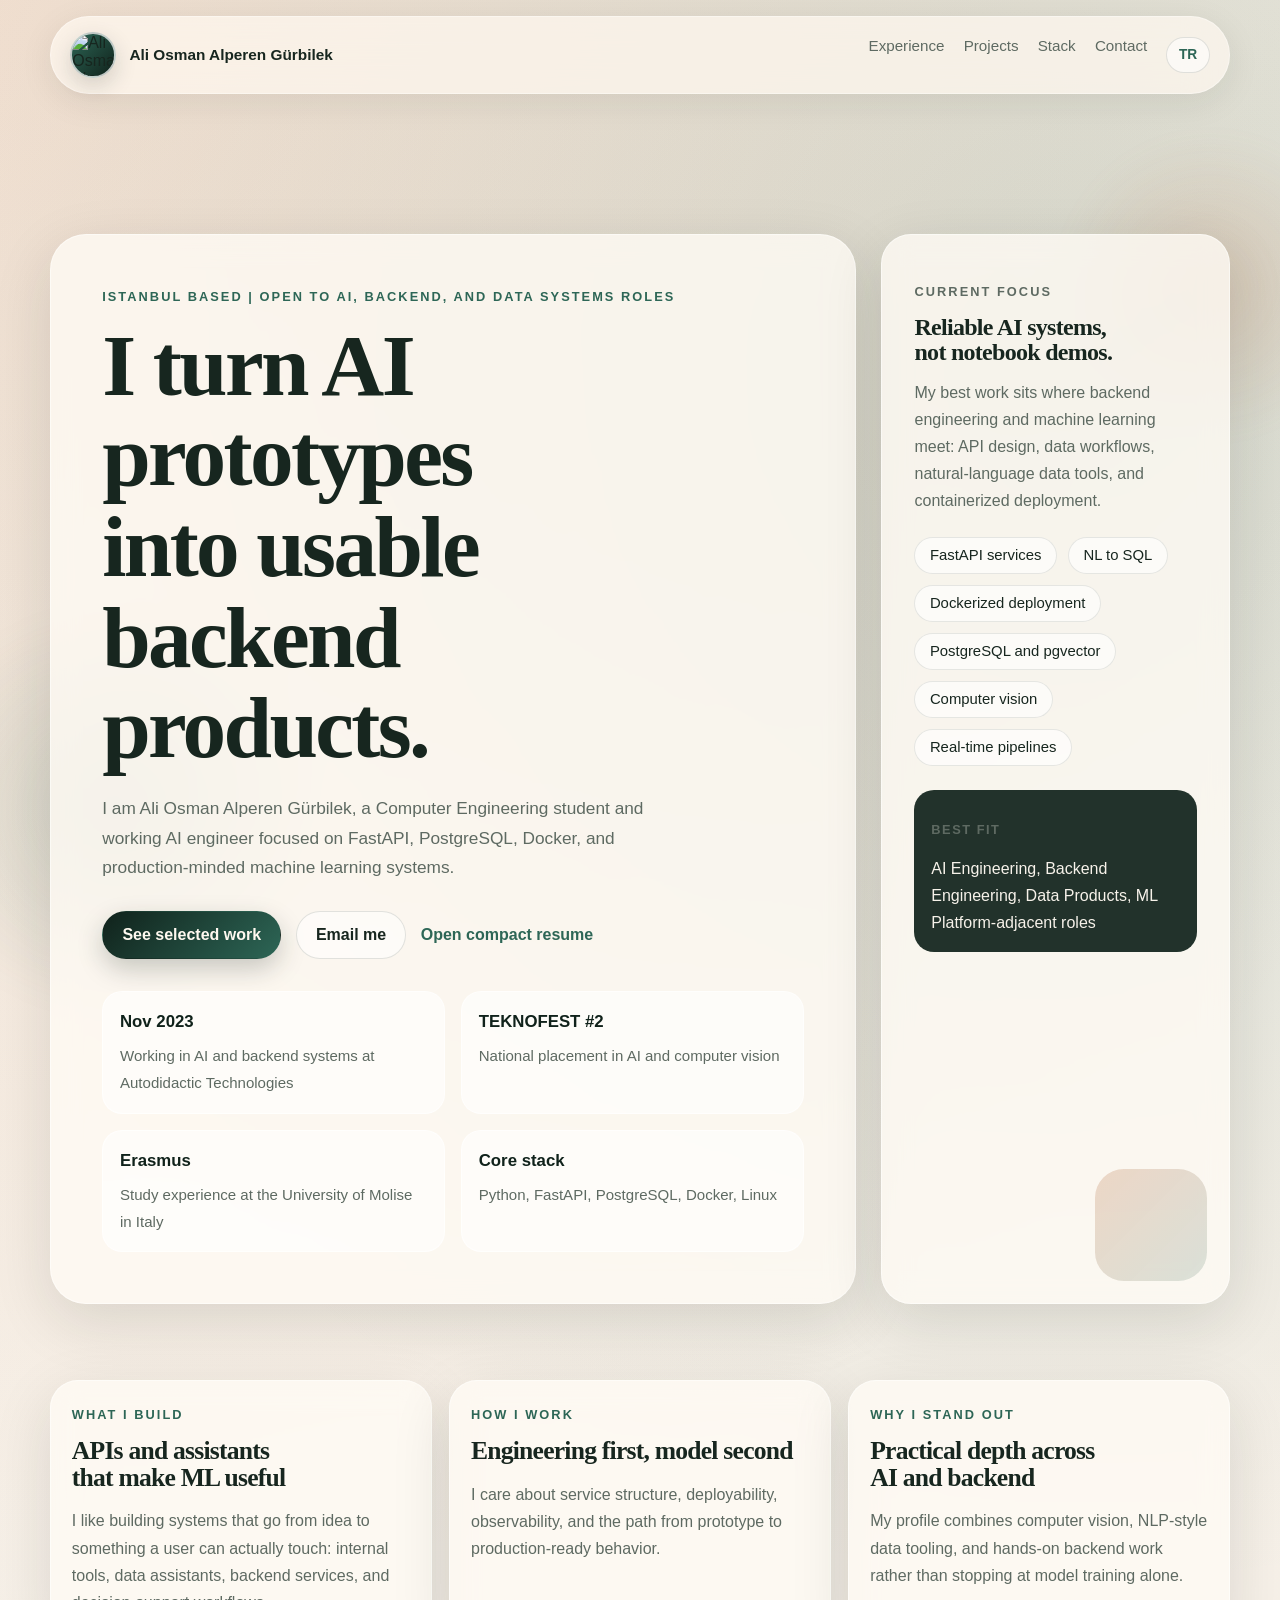
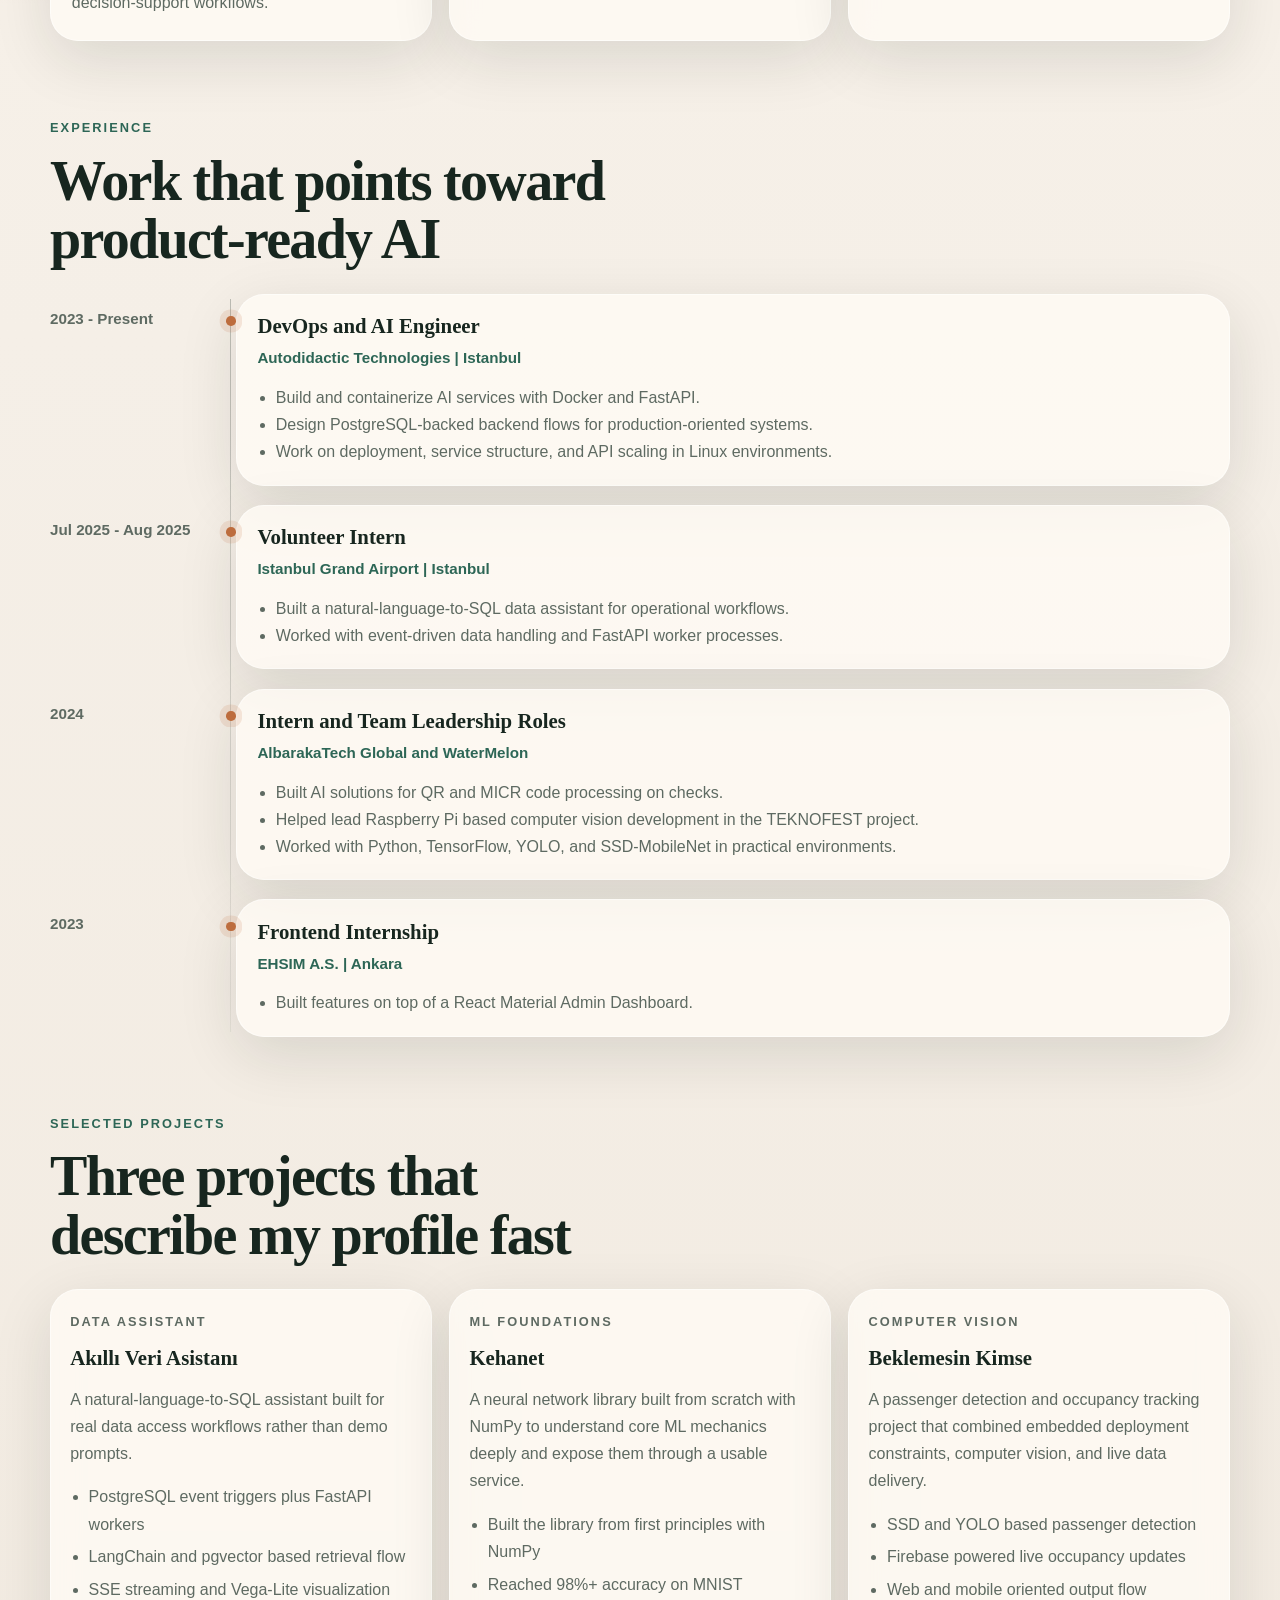
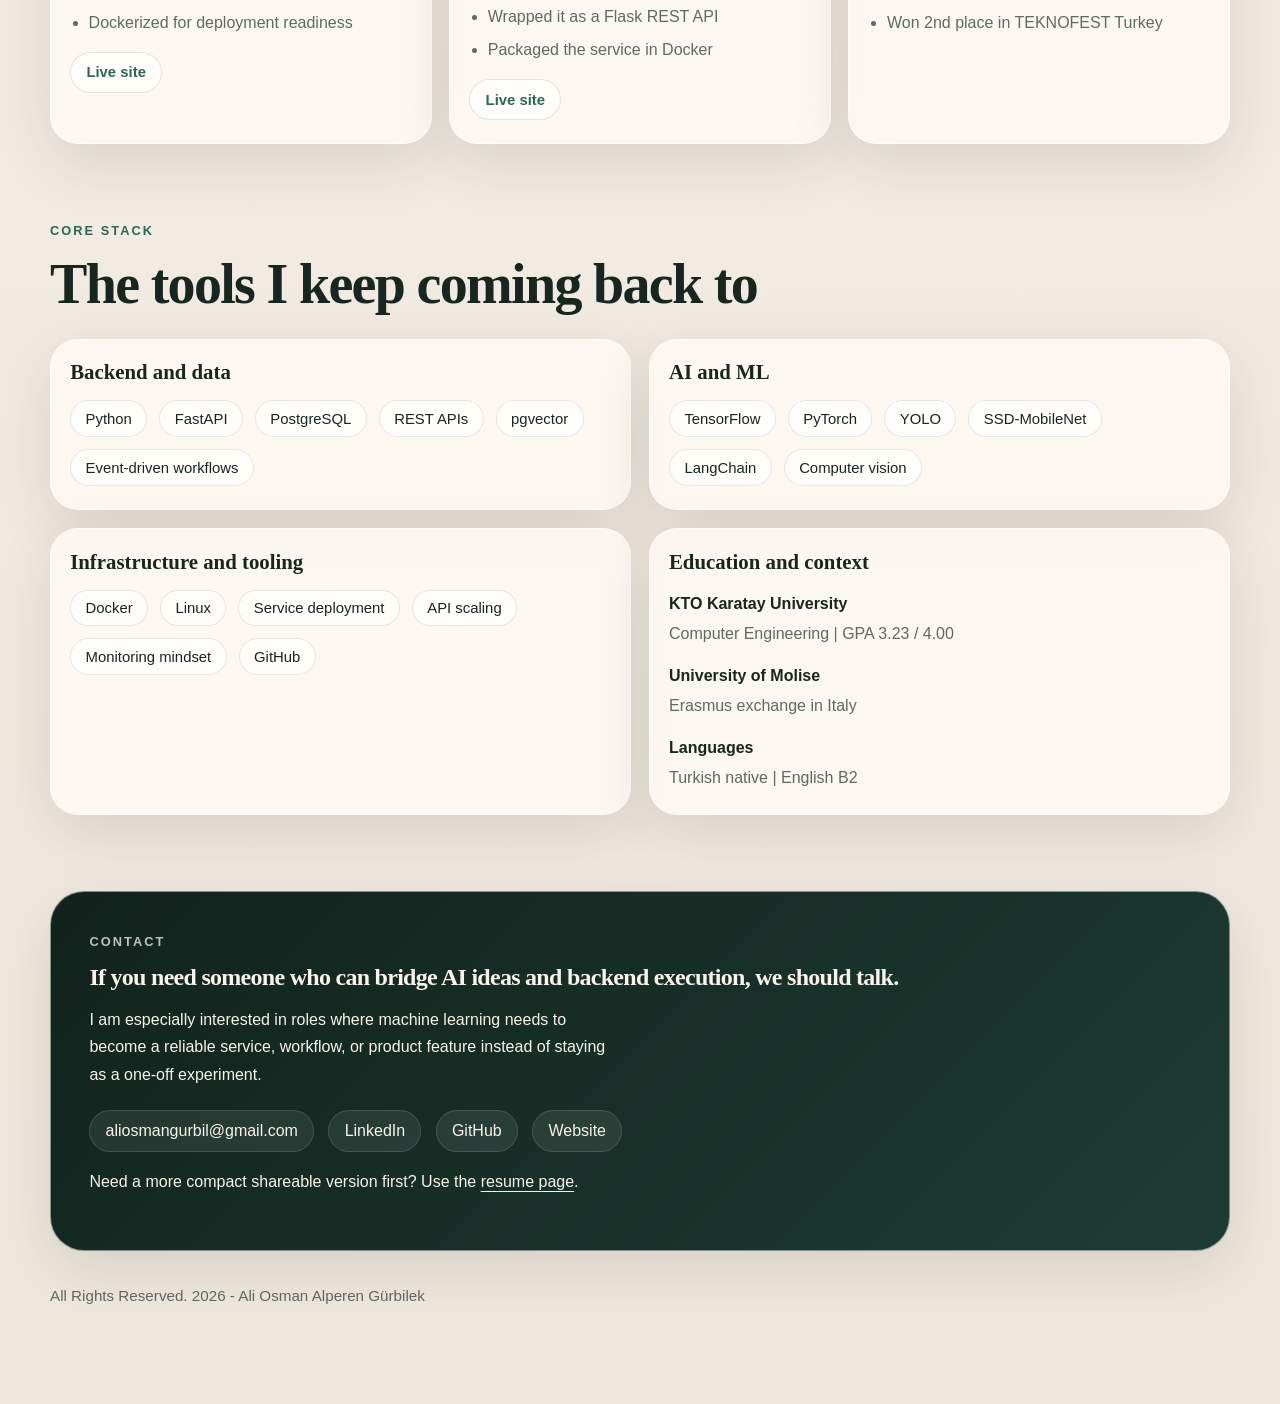
==== index.html @ a0838e79 "Add aliosman_suit.png, update Dockerfile, and enhance HTML content with new links and styles" ====
<!doctype html>
<html lang="en">
  <head>
    <meta charset="utf-8">
    <meta name="viewport" content="width=device-width, initial-scale=1">
    <title>Ali Osman Alperen G&uuml;rbilek | AI Engineer</title>
    <meta
      name="description"
      content="AI engineer building production-oriented backend systems, data assistants, and practical machine learning products."
    >
    <meta
      name="keywords"
      content="Ali Osman Alperen Gurbilek, AI engineer, backend, FastAPI, Docker, PostgreSQL, machine learning"
    >
    <meta name="theme-color" content="#10221b">
    <meta property="og:title" content="Ali Osman Alperen G&uuml;rbilek | AI Engineer">
    <meta
      property="og:description"
      content="Production-oriented AI applications, backend systems, and data products."
    >
    <meta property="og:type" content="website">
    <meta property="og:url" content="https://aliosmangurbilek.online/">
    <link rel="alternate" hreflang="tr" href="index-tr.html">
    <link rel="stylesheet" href="styles.css">
  </head>
  <body>
    <div class="page-shell">
      <header class="site-header">
        <a class="brand" href="#top" aria-label="Homepage">
          <img
            class="brand-mark"
            src="aliosman_suit.png"
            alt="Ali Osman Alperen G&uuml;rbilek portrait"
            width="46"
            height="46"
          >
          <span class="brand-text">Ali Osman Alperen G&uuml;rbilek</span>
        </a>
        <nav class="site-nav" aria-label="Primary">
          <a href="#experience">Experience</a>
          <a href="#projects">Projects</a>
          <a href="#stack">Stack</a>
          <a href="#contact">Contact</a>
          <a class="lang-pill" href="index-tr.html" lang="tr">TR</a>
        </nav>
      </header>

      <main id="top">
        <section class="hero section">
          <div class="hero-copy reveal" style="--delay: 0.05s;">
            <p class="eyebrow">Istanbul based | Open to AI, backend, and data systems roles</p>
            <h1>I turn AI prototypes into usable backend products.</h1>
            <p class="hero-text">
              I am Ali Osman Alperen G&uuml;rbilek, a Computer Engineering student and working AI engineer focused on
              FastAPI, PostgreSQL, Docker, and production-minded machine learning systems.
            </p>
            <div class="hero-actions">
              <a class="button button-primary" href="#projects">See selected work</a>
              <a class="button button-secondary" href="mailto:aliosmangurbil@gmail.com?subject=Role%20Opportunity">
                Email me
              </a>
              <a class="text-link" href="resume.html">Open compact resume</a>
            </div>
            <ul class="hero-metrics" aria-label="Key highlights">
              <li>
                <strong>Nov 2023</strong>
                <span>Working in AI and backend systems at Autodidactic Technologies</span>
              </li>
              <li>
                <strong>TEKNOFEST #2</strong>
                <span>National placement in AI and computer vision</span>
              </li>
              <li>
                <strong>Erasmus</strong>
                <span>Study experience at the University of Molise in Italy</span>
              </li>
              <li>
                <strong>Core stack</strong>
                <span>Python, FastAPI, PostgreSQL, Docker, Linux</span>
              </li>
            </ul>
          </div>

          <aside class="focus-panel reveal" style="--delay: 0.18s;">
            <p class="panel-label">Current focus</p>
            <h2>Reliable AI systems, not notebook demos.</h2>
            <p>
              My best work sits where backend engineering and machine learning meet: API design, data workflows,
              natural-language data tools, and containerized deployment.
            </p>
            <div class="chip-cloud" aria-label="Specialties">
              <span>FastAPI services</span>
              <span>NL to SQL</span>
              <span>Dockerized deployment</span>
              <span>PostgreSQL and pgvector</span>
              <span>Computer vision</span>
              <span>Real-time pipelines</span>
            </div>
            <div class="spotlight">
              <p class="spotlight-title">Best fit</p>
              <p>AI Engineering, Backend Engineering, Data Products, ML Platform-adjacent roles</p>
            </div>
          </aside>
        </section>

        <section class="section summary-grid" aria-label="Professional snapshot">
          <article class="summary-card reveal" style="--delay: 0.10s;">
            <p class="summary-kicker">What I build</p>
            <h2>APIs and assistants that make ML useful</h2>
            <p>
              I like building systems that go from idea to something a user can actually touch: internal tools,
              data assistants, backend services, and decision-support workflows.
            </p>
          </article>
          <article class="summary-card reveal" style="--delay: 0.16s;">
            <p class="summary-kicker">How I work</p>
            <h2>Engineering first, model second</h2>
            <p>
              I care about service structure, deployability, observability, and the path from prototype to
              production-ready behavior.
            </p>
          </article>
          <article class="summary-card reveal" style="--delay: 0.22s;">
            <p class="summary-kicker">Why I stand out</p>
            <h2>Practical depth across AI and backend</h2>
            <p>
              My profile combines computer vision, NLP-style data tooling, and hands-on backend work rather than
              stopping at model training alone.
            </p>
          </article>
        </section>

        <section class="section" id="experience">
          <div class="section-heading reveal" style="--delay: 0.05s;">
            <p class="eyebrow">Experience</p>
            <h2>Work that points toward product-ready AI</h2>
          </div>

          <div class="timeline">
            <article class="timeline-item reveal" style="--delay: 0.08s;">
              <div class="timeline-date">2023 - Present</div>
              <div class="timeline-card">
                <h3>DevOps and AI Engineer</h3>
                <p class="timeline-meta">Autodidactic Technologies | Istanbul</p>
                <ul>
                  <li>Build and containerize AI services with Docker and FastAPI.</li>
                  <li>Design PostgreSQL-backed backend flows for production-oriented systems.</li>
                  <li>Work on deployment, service structure, and API scaling in Linux environments.</li>
                </ul>
              </div>
            </article>

            <article class="timeline-item reveal" style="--delay: 0.12s;">
              <div class="timeline-date">Jul 2025 - Aug 2025</div>
              <div class="timeline-card">
                <h3>Volunteer Intern</h3>
                <p class="timeline-meta">Istanbul Grand Airport | Istanbul</p>
                <ul>
                  <li>Built a natural-language-to-SQL data assistant for operational workflows.</li>
                  <li>Worked with event-driven data handling and FastAPI worker processes.</li>
                </ul>
              </div>
            </article>

            <article class="timeline-item reveal" style="--delay: 0.16s;">
              <div class="timeline-date">2024</div>
              <div class="timeline-card">
                <h3>Intern and Team Leadership Roles</h3>
                <p class="timeline-meta">AlbarakaTech Global and WaterMelon</p>
                <ul>
                  <li>Built AI solutions for QR and MICR code processing on checks.</li>
                  <li>Helped lead Raspberry Pi based computer vision development in the TEKNOFEST project.</li>
                  <li>Worked with Python, TensorFlow, YOLO, and SSD-MobileNet in practical environments.</li>
                </ul>
              </div>
            </article>

            <article class="timeline-item reveal" style="--delay: 0.20s;">
              <div class="timeline-date">2023</div>
              <div class="timeline-card">
                <h3>Frontend Internship</h3>
                <p class="timeline-meta">EHSIM A.S. | Ankara</p>
                <ul>
                  <li>Built features on top of a React Material Admin Dashboard.</li>
                </ul>
              </div>
            </article>
          </div>
        </section>

        <section class="section" id="projects">
          <div class="section-heading reveal" style="--delay: 0.05s;">
            <p class="eyebrow">Selected projects</p>
            <h2>Three projects that describe my profile fast</h2>
          </div>

          <div class="project-grid">
            <article class="project-card feature-card reveal" style="--delay: 0.08s;">
              <p class="project-tag">Data assistant</p>
              <h3>Ak&#305;ll&#305; Veri Asistan&#305;</h3>
              <p>
                A natural-language-to-SQL assistant built for real data access workflows rather than demo prompts.
              </p>
              <ul class="project-points">
                <li>PostgreSQL event triggers plus FastAPI workers</li>
                <li>LangChain and pgvector based retrieval flow</li>
                <li>SSE streaming and Vega-Lite visualization</li>
                <li>Dockerized for deployment readiness</li>
              </ul>
              <div class="project-links">
                <a class="project-link" href="https://agent.aliosmangurbilek.online" target="_blank" rel="noreferrer">
                  Live site
                </a>
              </div>
            </article>

            <article class="project-card feature-card reveal" style="--delay: 0.14s;">
              <p class="project-tag">ML foundations</p>
              <h3>Kehanet</h3>
              <p>
                A neural network library built from scratch with NumPy to understand core ML mechanics deeply and
                expose them through a usable service.
              </p>
              <ul class="project-points">
                <li>Built the library from first principles with NumPy</li>
                <li>Reached 98%+ accuracy on MNIST</li>
                <li>Wrapped it as a Flask REST API</li>
                <li>Packaged the service in Docker</li>
              </ul>
              <div class="project-links">
                <a class="project-link" href="https://avatar.aliosmangurbilek.online" target="_blank" rel="noreferrer">
                  Live site
                </a>
              </div>
            </article>

            <article class="project-card feature-card reveal" style="--delay: 0.20s;">
              <p class="project-tag">Computer vision</p>
              <h3>Beklemesin Kimse</h3>
              <p>
                A passenger detection and occupancy tracking project that combined embedded deployment constraints,
                computer vision, and live data delivery.
              </p>
              <ul class="project-points">
                <li>SSD and YOLO based passenger detection</li>
                <li>Firebase powered live occupancy updates</li>
                <li>Web and mobile oriented output flow</li>
                <li>Won 2nd place in TEKNOFEST Turkey</li>
              </ul>
            </article>
          </div>
        </section>

        <section class="section stack-section" id="stack">
          <div class="section-heading reveal" style="--delay: 0.05s;">
            <p class="eyebrow">Core stack</p>
            <h2>The tools I keep coming back to</h2>
          </div>

          <div class="stack-layout">
            <article class="stack-card reveal" style="--delay: 0.08s;">
              <h3>Backend and data</h3>
              <div class="token-list">
                <span>Python</span>
                <span>FastAPI</span>
                <span>PostgreSQL</span>
                <span>REST APIs</span>
                <span>pgvector</span>
                <span>Event-driven workflows</span>
              </div>
            </article>

            <article class="stack-card reveal" style="--delay: 0.12s;">
              <h3>AI and ML</h3>
              <div class="token-list">
                <span>TensorFlow</span>
                <span>PyTorch</span>
                <span>YOLO</span>
                <span>SSD-MobileNet</span>
                <span>LangChain</span>
                <span>Computer vision</span>
              </div>
            </article>

            <article class="stack-card reveal" style="--delay: 0.16s;">
              <h3>Infrastructure and tooling</h3>
              <div class="token-list">
                <span>Docker</span>
                <span>Linux</span>
                <span>Service deployment</span>
                <span>API scaling</span>
                <span>Monitoring mindset</span>
                <span>GitHub</span>
              </div>
            </article>

            <article class="stack-card reveal" style="--delay: 0.20s;">
              <h3>Education and context</h3>
              <div class="education-list">
                <p><strong>KTO Karatay University</strong><span>Computer Engineering | GPA 3.23 / 4.00</span></p>
                <p><strong>University of Molise</strong><span>Erasmus exchange in Italy</span></p>
                <p><strong>Languages</strong><span>Turkish native | English B2</span></p>
              </div>
            </article>
          </div>
        </section>

        <section class="section contact-section" id="contact">
          <div class="contact-card reveal" style="--delay: 0.05s;">
            <p class="eyebrow">Contact</p>
            <h2>If you need someone who can bridge AI ideas and backend execution, we should talk.</h2>
            <p class="contact-copy">
              I am especially interested in roles where machine learning needs to become a reliable service, workflow,
              or product feature instead of staying as a one-off experiment.
            </p>
            <div class="contact-links">
              <a href="mailto:aliosmangurbil@gmail.com">aliosmangurbil@gmail.com</a>
              <a href="https://www.linkedin.com/in/ali-osman-alperen" target="_blank" rel="noreferrer">LinkedIn</a>
              <a href="https://github.com/aliosmangurbilek" target="_blank" rel="noreferrer">GitHub</a>
              <a href="https://aliosmangurbilek.online" target="_blank" rel="noreferrer">Website</a>
            </div>
            <p class="contact-note">
              Need a more compact shareable version first? Use the <a href="resume.html">resume page</a>.
            </p>
          </div>
        </section>
      </main>

      <footer class="site-footer">
        <p> All Rights Reserved. 2026 - Ali Osman Alperen Gürbilek</p>
      </footer>
    </div>
  </body>
</html>
---- styles.css ----
:root {
  --bg: #f7f1e8;
  --bg-deep: #10221b;
  --surface: rgba(255, 251, 245, 0.78);
  --surface-strong: #fffaf4;
  --surface-dark: rgba(16, 34, 27, 0.92);
  --text: #17261f;
  --muted: #5e6a62;
  --line: rgba(23, 38, 31, 0.12);
  --accent: #bd6c3d;
  --accent-soft: rgba(189, 108, 61, 0.12);
  --accent-alt: #2d6656;
  --shadow: 0 18px 60px rgba(21, 30, 25, 0.12);
  --radius-xl: 28px;
  --radius-lg: 20px;
  --radius-md: 14px;
  --max-width: 1180px;
  --body-font: "Trebuchet MS", "Gill Sans", "Avenir Next", sans-serif;
  --display-font: "Iowan Old Style", "Palatino Linotype", "Book Antiqua", Georgia, serif;
}

* {
  box-sizing: border-box;
}

html {
  scroll-behavior: smooth;
}

body {
  margin: 0;
  min-height: 100vh;
  font-family: var(--body-font);
  color: var(--text);
  background:
    radial-gradient(circle at top left, rgba(189, 108, 61, 0.16), transparent 34%),
    radial-gradient(circle at 85% 8%, rgba(45, 102, 86, 0.18), transparent 28%),
    linear-gradient(180deg, #fbf5ec 0%, #f5efe7 42%, #efe7dc 100%);
}

body::before,
body::after {
  content: "";
  position: fixed;
  inset: auto;
  pointer-events: none;
  z-index: 0;
  filter: blur(10px);
}

body::before {
  width: 320px;
  height: 320px;
  top: 14%;
  right: -90px;
  background: radial-gradient(circle, rgba(189, 108, 61, 0.18), transparent 68%);
}

body::after {
  width: 420px;
  height: 420px;
  bottom: -120px;
  left: -100px;
  background: radial-gradient(circle, rgba(45, 102, 86, 0.16), transparent 70%);
}

a {
  color: inherit;
  text-decoration: none;
}

p,
li {
  line-height: 1.7;
}

.page-shell {
  position: relative;
  z-index: 1;
  width: min(calc(100% - 2rem), var(--max-width));
  margin: 0 auto;
  padding-bottom: 4rem;
}

.site-header {
  position: sticky;
  top: 0.9rem;
  z-index: 10;
  display: flex;
  align-items: center;
  justify-content: space-between;
  gap: 1.5rem;
  margin-top: 1rem;
  padding: 0.95rem 1.2rem;
  border: 1px solid rgba(255, 255, 255, 0.35);
  border-radius: 999px;
  background: rgba(255, 248, 240, 0.72);
  backdrop-filter: blur(20px);
  box-shadow: 0 8px 34px rgba(20, 33, 26, 0.08);
}

.brand {
  display: inline-flex;
  align-items: center;
  gap: 0.85rem;
  min-width: 0;
}

.brand-mark {
  display: block;
  width: 2.85rem;
  height: 2.85rem;
  border-radius: 50%;
  object-fit: cover;
  object-position: center 16%;
  flex-shrink: 0;
  border: 2px solid rgba(255, 255, 255, 0.72);
  background: linear-gradient(135deg, var(--accent-alt), var(--bg-deep));
  box-shadow: 0 8px 22px rgba(16, 34, 27, 0.16);
}

.brand-text {
  font-size: 0.96rem;
  font-weight: 700;
  white-space: nowrap;
}

.site-nav {
  display: inline-flex;
  flex-wrap: wrap;
  justify-content: flex-end;
  gap: 1.2rem;
  color: var(--muted);
  font-size: 0.95rem;
}

.site-nav a {
  position: relative;
}

.site-nav a::after {
  content: "";
  position: absolute;
  left: 0;
  bottom: -0.2rem;
  width: 100%;
  height: 1px;
  transform: scaleX(0);
  transform-origin: left;
  background: currentColor;
  transition: transform 180ms ease;
}

.site-nav a:hover::after,
.site-nav a:focus-visible::after {
  transform: scaleX(1);
}

.site-nav a.lang-pill::after {
  display: none;
}

.lang-pill {
  display: inline-flex;
  align-items: center;
  justify-content: center;
  min-height: 2.2rem;
  padding: 0.38rem 0.72rem;
  border: 1px solid rgba(23, 38, 31, 0.12);
  border-radius: 999px;
  background: rgba(255, 255, 255, 0.58);
  color: var(--accent-alt);
  font-size: 0.86rem;
  font-weight: 700;
}

.section {
  margin-top: 4.75rem;
}

.hero {
  display: grid;
  grid-template-columns: minmax(0, 1.85fr) minmax(320px, 0.80fr);
  gap: 1.6rem;
  align-items: stretch;
  padding-top: 4rem;
}

.hero-copy,
.focus-panel,
.summary-card,
.timeline-card,
.project-card,
.stack-card,
.contact-card {
  min-width: 0;
  border: 1px solid rgba(255, 255, 255, 0.48);
  background: var(--surface);
  backdrop-filter: blur(14px);
  box-shadow: var(--shadow);
}

.hero-copy {
  padding: clamp(2.0rem, 4.0vw, 3.65rem);
  border-radius: 36px;
}

.eyebrow,
.summary-kicker,
.panel-label,
.project-tag {
  margin: 0 0 0.8rem;
  font-size: 0.8rem;
  font-weight: 800;
  letter-spacing: 0.16em;
  text-transform: uppercase;
  color: var(--accent-alt);
}

.hero h1,
.section-heading h2,
.summary-card h2,
.focus-panel h2,
.contact-card h2 {
  margin: 0;
  font-family: var(--display-font);
  line-height: 1.04;
  letter-spacing: -0.03em;
  text-wrap: balance;
  overflow-wrap: anywhere;
}

.hero h1 {
  max-width: 12ch;
  font-size: clamp(2.65rem, 6.9vw, 5.45rem);
}

.hero-text {
  max-width: 62ch;
  margin: 1.25rem 0 0;
  color: var(--muted);
  font-size: 1.08rem;
}

.hero-actions {
  display: flex;
  flex-wrap: wrap;
  gap: 0.9rem;
  margin-top: 1.8rem;
}

.button {
  display: inline-flex;
  align-items: center;
  justify-content: center;
  max-width: 100%;
  min-height: 3rem;
  padding: 0.85rem 1.2rem;
  border-radius: 999px;
  border: 1px solid transparent;
  font-weight: 700;
  transition:
    transform 160ms ease,
    box-shadow 160ms ease,
    background 160ms ease;
}

.button:hover,
.button:focus-visible {
  transform: translateY(-1px);
}

.button-primary {
  background: linear-gradient(135deg, var(--bg-deep), var(--accent-alt));
  color: #fff9f0;
  box-shadow: 0 10px 26px rgba(16, 34, 27, 0.22);
}

.button-secondary {
  border-color: var(--line);
  background: rgba(255, 255, 255, 0.55);
}

.text-link {
  display: inline-flex;
  align-items: center;
  max-width: 100%;
  min-height: 3rem;
  font-weight: 700;
  color: var(--accent-alt);
  overflow-wrap: anywhere;
}

.text-link:hover,
.text-link:focus-visible {
  text-decoration: underline;
  text-underline-offset: 0.22rem;
}

.hero-metrics {
  display: grid;
  grid-template-columns: repeat(2, minmax(0, 1fr));
  gap: 1rem;
  margin: 2rem 0 0;
  padding: 0;
  list-style: none;
}

.hero-metrics li {
  padding: 1rem 1.05rem;
  border-radius: var(--radius-lg);
  background: rgba(255, 255, 255, 0.58);
  border: 1px solid rgba(255, 255, 255, 0.58);
}

.hero-metrics strong {
  display: block;
  margin-bottom: 0.35rem;
  font-size: 1.05rem;
  color: var(--bg-deep);
}

.hero-metrics span {
  color: var(--muted);
  font-size: 0.94rem;
}

.focus-panel {
  position: relative;
  overflow: hidden;
  padding: clamp(1.5rem, 2.6vw, 2rem);
  border-radius: 30px;
}

.focus-panel::before {
  content: "";
  position: absolute;
  inset: auto 1.4rem 1.4rem auto;
  width: 7rem;
  height: 7rem;
  border-radius: 1.8rem;
  background: linear-gradient(135deg, rgba(189, 108, 61, 0.24), rgba(45, 102, 86, 0.16));
}

.focus-panel p {
  position: relative;
  z-index: 1;
  margin-top: 0.85rem;
  color: var(--muted);
}

.chip-cloud {
  position: relative;
  z-index: 1;
  display: flex;
  flex-wrap: wrap;
  gap: 0.7rem;
  margin-top: 1.4rem;
}

.chip-cloud span,
.token-list span {
  display: inline-flex;
  align-items: center;
  min-height: 2.3rem;
  padding: 0.55rem 0.9rem;
  border: 1px solid rgba(23, 38, 31, 0.1);
  border-radius: 999px;
  background: rgba(255, 255, 255, 0.62);
  font-size: 0.93rem;
  color: var(--text);
}

.spotlight {
  position: relative;
  z-index: 1;
  margin-top: 1.5rem;
  padding: 1rem 1.05rem;
  border-radius: var(--radius-lg);
  background: var(--surface-dark);
  color: #f7f2ea;
}

.spotlight-title {
  margin: 0;
  color: rgba(247, 242, 234, 0.78);
  font-size: 0.8rem;
  font-weight: 800;
  letter-spacing: 0.12em;
  text-transform: uppercase;
}

.spotlight p:last-child {
  margin-bottom: 0;
  color: #f7f2ea;
}

.summary-grid {
  display: grid;
  grid-template-columns: repeat(3, minmax(0, 1fr));
  gap: 1.1rem;
}

.summary-card {
  padding: 1.4rem 1.3rem 1.5rem;
  border-radius: var(--radius-xl);
}

.summary-card h2 {
  font-size: clamp(1.55rem, 2vw, 2rem);
}

.summary-card p:last-child {
  margin-bottom: 0;
  color: var(--muted);
}

.section-heading {
  max-width: 54rem;
  margin-bottom: 1.6rem;
}

.section-heading h2 {
  font-size: clamp(2rem, 5vw, 3.5rem);
}

.timeline {
  position: relative;
  display: grid;
  gap: 1.2rem;
}

.timeline::before {
  content: "";
  position: absolute;
  top: 0.3rem;
  bottom: 0.3rem;
  left: 11.25rem;
  width: 1px;
  background: linear-gradient(180deg, rgba(23, 38, 31, 0.25), rgba(23, 38, 31, 0.06));
}

.timeline-item {
  position: relative;
  display: grid;
  grid-template-columns: 10.2rem minmax(0, 1fr);
  gap: 1.4rem;
  align-items: start;
}

.timeline-item::after {
  content: "";
  position: absolute;
  left: 11rem;
  top: 1.4rem;
  width: 0.6rem;
  height: 0.6rem;
  border-radius: 50%;
  background: var(--accent);
  box-shadow: 0 0 0 0.4rem rgba(189, 108, 61, 0.14);
}

.timeline-date {
  padding-top: 1rem;
  color: var(--muted);
  font-size: 0.95rem;
  font-weight: 700;
}

.timeline-card {
  padding: 1.2rem 1.3rem;
  border-radius: var(--radius-xl);
}

.timeline-card h3,
.project-card h3,
.stack-card h3 {
  margin: 0;
  font-size: 1.3rem;
  font-family: var(--display-font);
  overflow-wrap: anywhere;
}

.timeline-meta {
  margin: 0.45rem 0 0.8rem;
  color: var(--accent-alt);
  font-size: 0.95rem;
  font-weight: 700;
  overflow-wrap: anywhere;
}

.timeline-card ul,
.project-points {
  margin: 0;
  padding-left: 1.15rem;
  color: var(--muted);
}

.project-grid {
  display: grid;
  grid-template-columns: repeat(3, minmax(0, 1fr));
  gap: 1.1rem;
}

.project-card {
  min-height: 100%;
  padding: 1.3rem 1.2rem 1.45rem;
  border-radius: var(--radius-xl);
}

.project-card p {
  color: var(--muted);
}

.project-card p,
.project-points li,
.summary-card p,
.focus-panel p,
.contact-card p,
.education-list span,
.hero-metrics span {
  overflow-wrap: anywhere;
}

.project-points li + li {
  margin-top: 0.35rem;
}

.project-links {
  display: flex;
  flex-wrap: wrap;
  gap: 0.7rem;
  margin-top: 1rem;
}

.project-link {
  display: inline-flex;
  align-items: center;
  justify-content: center;
  max-width: 100%;
  min-height: 2.55rem;
  padding: 0.65rem 0.95rem;
  border: 1px solid rgba(23, 38, 31, 0.12);
  border-radius: 999px;
  background: rgba(255, 255, 255, 0.66);
  color: var(--accent-alt);
  font-size: 0.93rem;
  font-weight: 700;
  overflow-wrap: anywhere;
}

.stack-layout {
  display: grid;
  grid-template-columns: repeat(2, minmax(0, 1fr));
  gap: 1.1rem;
}

.stack-card {
  padding: 1.3rem 1.2rem 1.45rem;
  border-radius: var(--radius-xl);
}

.token-list {
  display: flex;
  flex-wrap: wrap;
  gap: 0.75rem;
  margin-top: 1rem;
}

.education-list {
  display: grid;
  gap: 0.9rem;
  margin-top: 1rem;
}

.education-list p {
  display: grid;
  gap: 0.2rem;
  margin: 0;
}

.education-list strong {
  font-size: 1rem;
}

.education-list span {
  color: var(--muted);
}

.contact-card {
  padding: clamp(1.5rem, 3vw, 2.4rem);
  border-radius: 34px;
  background:
    linear-gradient(135deg, rgba(16, 34, 27, 0.96), rgba(28, 60, 52, 0.96)),
    var(--surface-dark);
  color: #f8f3eb;
}

.contact-card .eyebrow,
.contact-card h2,
.contact-card p,
.contact-card a {
  color: inherit;
}

.contact-card .eyebrow {
  color: rgba(248, 243, 235, 0.76);
}

.contact-copy,
.contact-note {
  max-width: 60ch;
  color: rgba(248, 243, 235, 0.82);
}

.contact-note a {
  text-decoration: underline;
  text-underline-offset: 0.22rem;
}

.contact-links {
  display: flex;
  flex-wrap: wrap;
  gap: 0.9rem;
  margin-top: 1.4rem;
}

.contact-links a {
  max-width: 100%;
  padding: 0.7rem 0.95rem;
  border: 1px solid rgba(248, 243, 235, 0.14);
  border-radius: 999px;
  background: rgba(255, 255, 255, 0.08);
  overflow-wrap: anywhere;
}

.site-footer {
  margin-top: 2rem;
  padding-bottom: 1rem;
  color: var(--muted);
  font-size: 0.95rem;
}

.reveal {
  opacity: 0;
  transform: translateY(18px);
  animation: rise-in 0.72s cubic-bezier(0.2, 0.8, 0.2, 1) forwards;
  animation-delay: var(--delay, 0s);
}

@keyframes rise-in {
  to {
    opacity: 1;
    transform: translateY(0);
  }
}

@media (max-width: 1080px) {
  .hero,
  .summary-grid,
  .project-grid,
  .stack-layout {
    grid-template-columns: 1fr;
  }

  .timeline::before {
    display: none;
  }

  .timeline-item {
    grid-template-columns: 1fr;
    gap: 0.7rem;
  }

  .timeline-item::after {
    display: none;
  }

  .timeline-date {
    padding-top: 0;
  }
}

@media (max-width: 720px) {
  .page-shell {
    width: min(calc(100% - 1rem), var(--max-width));
  }

  .site-header {
    top: 0.55rem;
    flex-direction: column;
    align-items: flex-start;
    border-radius: 28px;
  }

  .brand {
    width: 100%;
  }

  .brand-text {
    white-space: normal;
  }

  .site-nav {
    width: 100%;
    justify-content: flex-start;
    gap: 0.9rem 1rem;
  }

  .hero {
    padding-top: 2rem;
  }

  .hero h1 {
    max-width: 11ch;
    font-size: clamp(2.2rem, 11vw, 3.55rem);
  }

  .hero-metrics {
    grid-template-columns: 1fr;
  }

  .section {
    margin-top: 3.6rem;
  }
}

@media (prefers-reduced-motion: reduce) {
  html {
    scroll-behavior: auto;
  }

  .reveal {
    opacity: 1;
    transform: none;
    animation: none;
  }

  .button,
  .site-nav a::after {
    transition: none;
  }
}
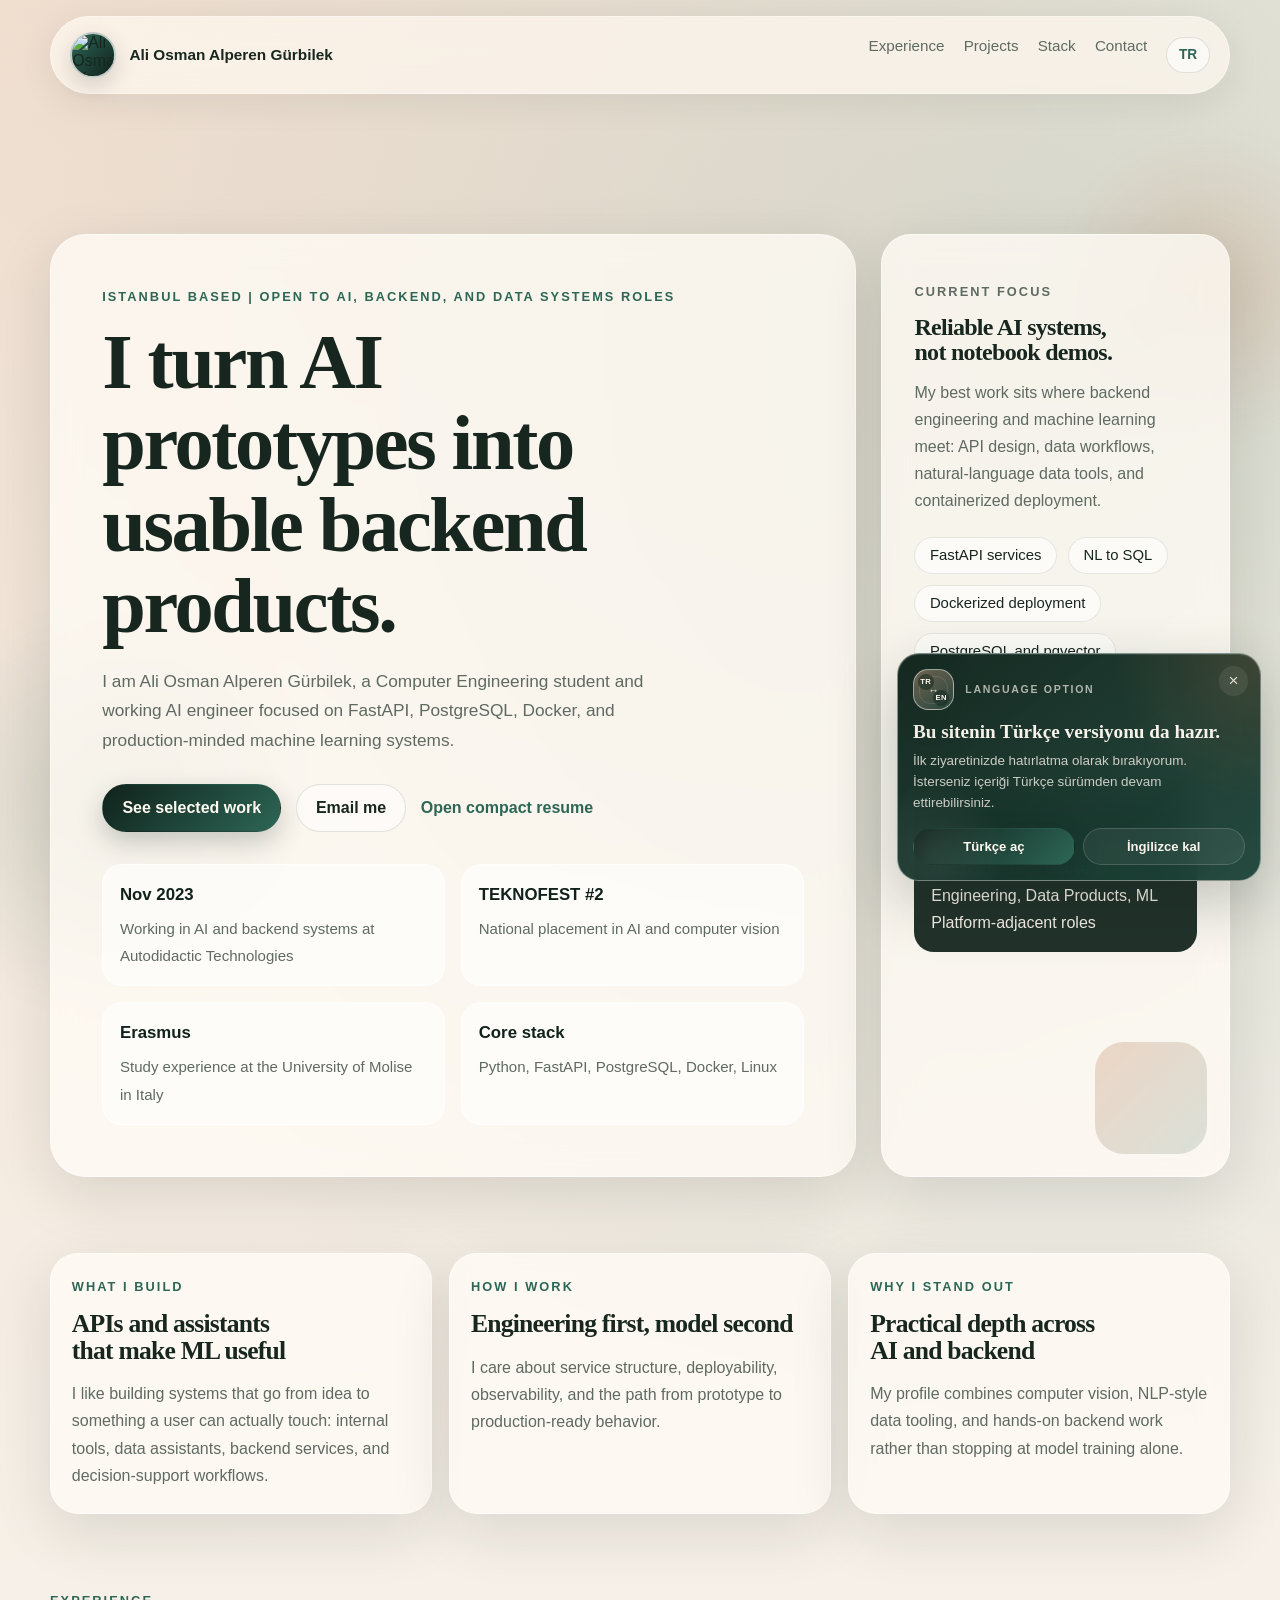
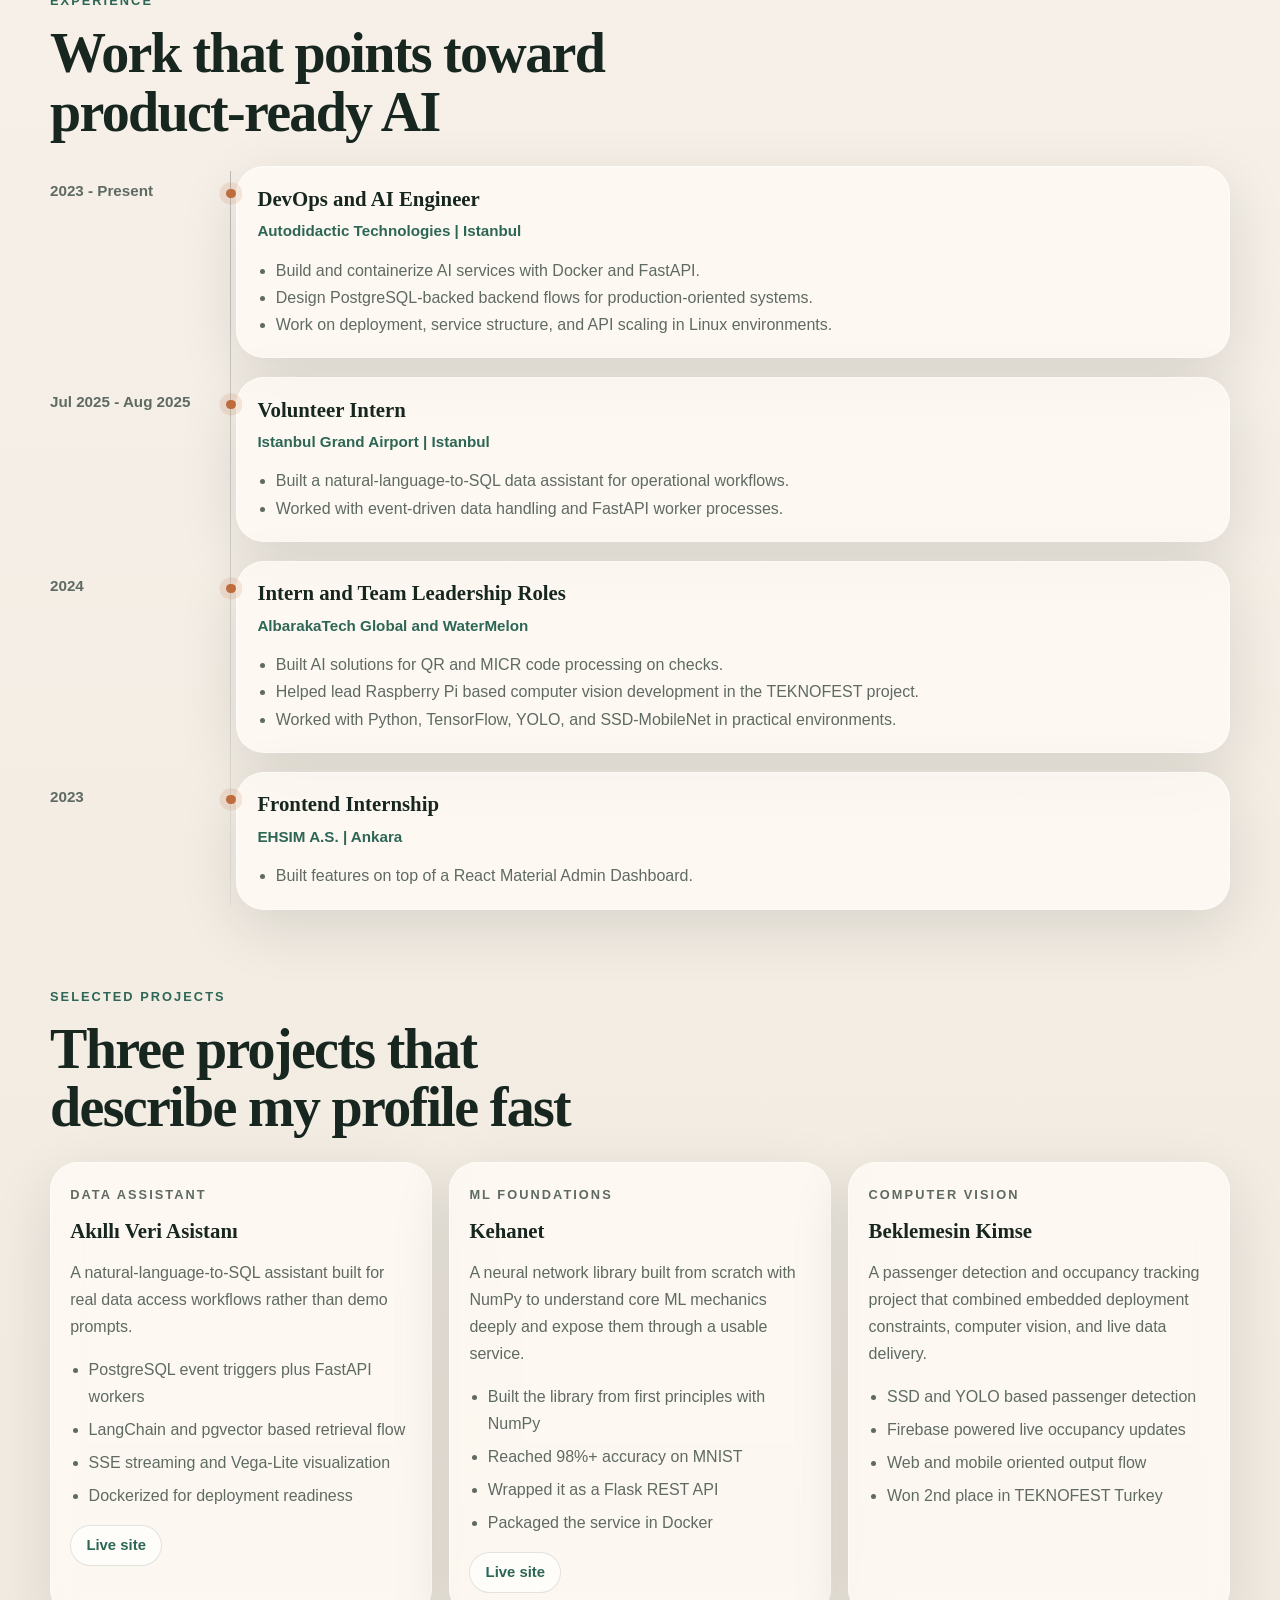
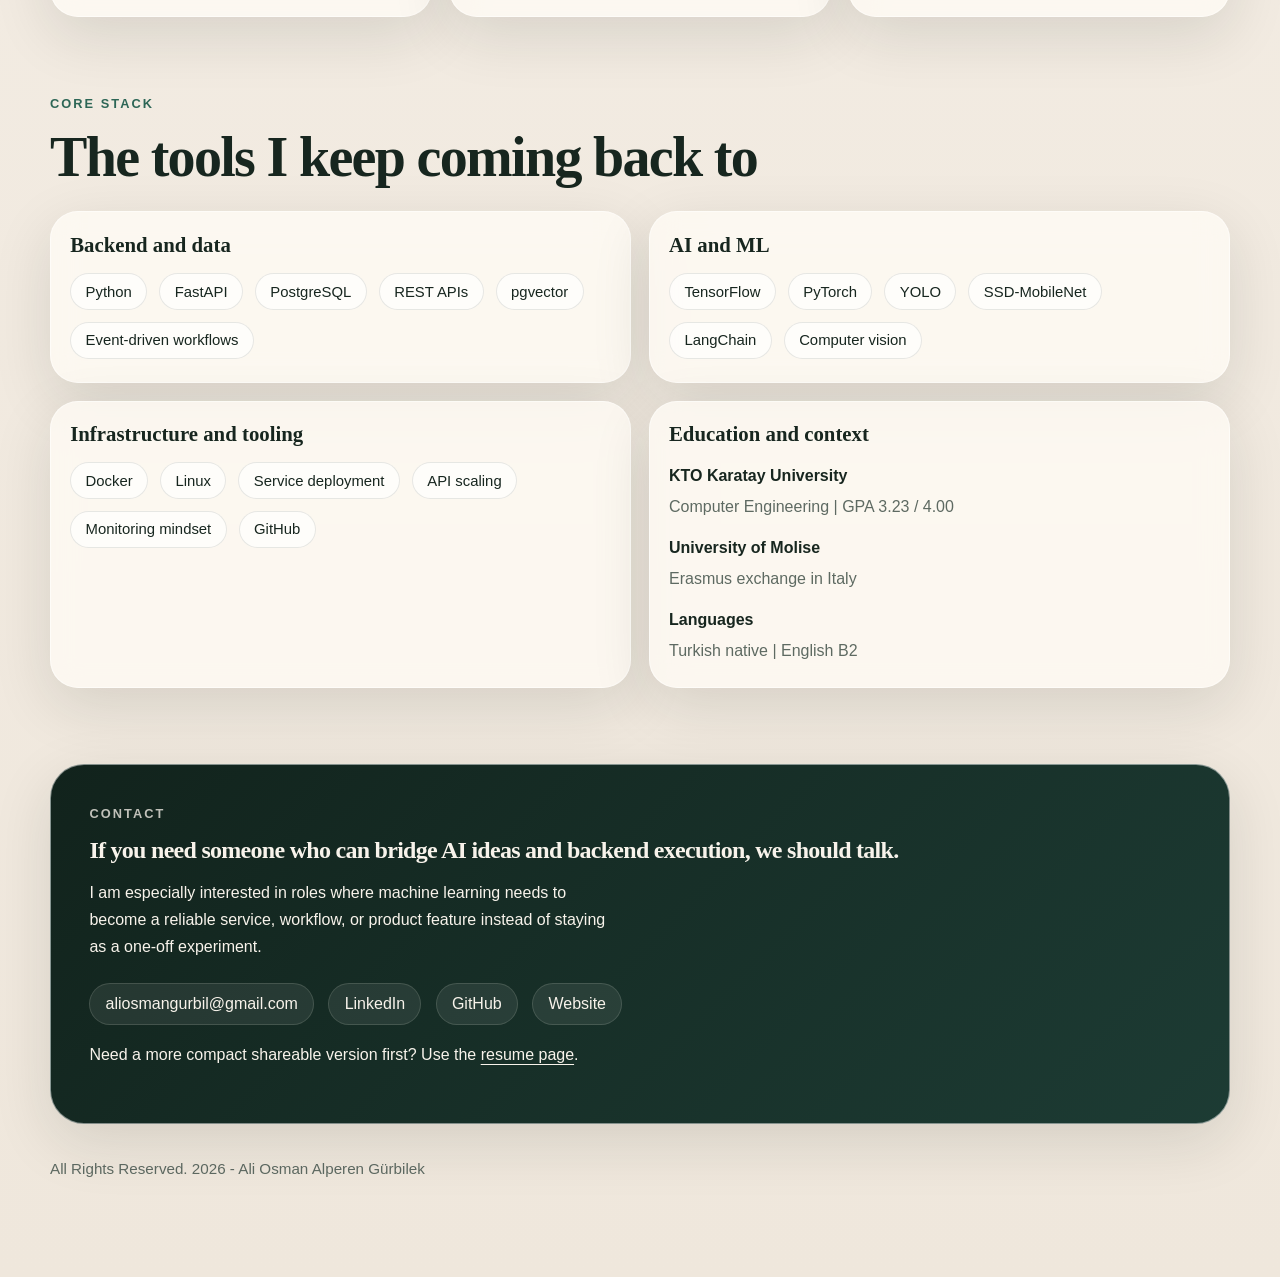
==== commit 931bce2c: "Add language selection feature with language notice and app.js" ====
--- a/index.html
+++ b/index.html
@@ -21,7 +21,7 @@
     <meta property="og:type" content="website">
     <meta property="og:url" content="https://aliosmangurbilek.online/">
     <link rel="alternate" hreflang="tr" href="index-tr.html">
-    <link rel="stylesheet" href="styles.css">
+    <link rel="stylesheet" href="styles.css?v=10">
   </head>
   <body>
     <div class="page-shell">
@@ -29,7 +29,7 @@
         <a class="brand" href="#top" aria-label="Homepage">
           <img
             class="brand-mark"
-            src="aliosman_suit.png"
+            src="aliosman_suit_v2.jpg"
             alt="Ali Osman Alperen G&uuml;rbilek portrait"
             width="46"
             height="46"
@@ -41,7 +41,7 @@
           <a href="#projects">Projects</a>
           <a href="#stack">Stack</a>
           <a href="#contact">Contact</a>
-          <a class="lang-pill" href="index-tr.html" lang="tr">TR</a>
+          <a class="lang-pill" href="index-tr.html" lang="tr" data-site-language="tr">TR</a>
         </nav>
       </header>
 
@@ -228,7 +228,7 @@
                 <li>Packaged the service in Docker</li>
               </ul>
               <div class="project-links">
-                <a class="project-link" href="https://avatar.aliosmangurbilek.online" target="_blank" rel="noreferrer">
+                <a class="project-link" href="https://kehanet.aliosmangurbilek.online " target="_blank" rel="noreferrer">
                   Live site
                 </a>
               </div>
@@ -330,5 +330,6 @@
         <p> All Rights Reserved. 2026 - Ali Osman Alperen Gürbilek</p>
       </footer>
     </div>
+    <script src="app.js?v=10" defer></script>
   </body>
 </html>
--- a/styles.css
+++ b/styles.css
@@ -64,6 +64,195 @@
   background: radial-gradient(circle, rgba(45, 102, 86, 0.16), transparent 70%);
 }
 
+.language-notice {
+  position: fixed;
+  right: 1.2rem;
+  bottom: 1.2rem;
+  z-index: 40;
+  width: min(calc(100% - 2rem), 22.75rem);
+  opacity: 0;
+  transform: translateY(18px) scale(0.98);
+  transition:
+    opacity 220ms ease,
+    transform 220ms ease;
+}
+
+.language-notice.is-visible {
+  opacity: 1;
+  transform: translateY(0) scale(1);
+}
+
+.language-notice-inner {
+  position: relative;
+  overflow: hidden;
+  padding: 0.95rem 0.95rem 0.92rem;
+  border: 1px solid rgba(255, 255, 255, 0.42);
+  border-radius: 22px;
+  background:
+    radial-gradient(circle at top right, rgba(189, 108, 61, 0.2), transparent 34%),
+    linear-gradient(145deg, rgba(17, 37, 29, 0.98), rgba(29, 68, 57, 0.96));
+  color: #f8f3eb;
+  box-shadow:
+    0 22px 60px rgba(16, 34, 27, 0.24),
+    inset 0 1px 0 rgba(255, 255, 255, 0.1);
+  backdrop-filter: blur(18px);
+}
+
+.language-notice-inner::before {
+  content: "";
+  position: absolute;
+  inset: auto auto -48px -38px;
+  width: 150px;
+  height: 150px;
+  border-radius: 50%;
+  background: radial-gradient(circle, rgba(255, 255, 255, 0.08), transparent 68%);
+  pointer-events: none;
+}
+
+.language-notice-close {
+  position: absolute;
+  top: 0.72rem;
+  right: 0.72rem;
+  width: 1.85rem;
+  height: 1.85rem;
+  border: 0;
+  border-radius: 999px;
+  background: rgba(255, 255, 255, 0.08);
+  color: rgba(248, 243, 235, 0.86);
+  font-size: 1.08rem;
+  line-height: 1;
+  cursor: pointer;
+}
+
+.language-notice-head {
+  display: flex;
+  align-items: center;
+  gap: 0.72rem;
+  margin-right: 2rem;
+}
+
+.language-notice-avatar-wrap {
+  position: relative;
+  width: 2.55rem;
+  height: 2.55rem;
+  flex-shrink: 0;
+}
+
+.language-notice-switchmark {
+  position: relative;
+  width: 100%;
+  height: 100%;
+  display: grid;
+  place-items: center;
+  border-radius: 0.95rem;
+  border: 1px solid rgba(255, 255, 255, 0.5);
+  background:
+    linear-gradient(145deg, rgba(255, 255, 255, 0.16), rgba(255, 255, 255, 0.04)),
+    linear-gradient(145deg, rgba(207, 123, 71, 0.32), rgba(45, 102, 86, 0.28));
+  box-shadow: 0 10px 28px rgba(16, 34, 27, 0.24);
+}
+
+.language-notice-switchmark::before {
+  content: "";
+  position: absolute;
+  inset: 0.32rem;
+  border-radius: 0.72rem;
+  border: 1px solid rgba(255, 255, 255, 0.1);
+  pointer-events: none;
+}
+
+.language-notice-switchmark-lang,
+.language-notice-switchmark-arrow {
+  position: absolute;
+  display: inline-flex;
+  align-items: center;
+  justify-content: center;
+}
+
+.language-notice-switchmark-lang {
+  min-width: 1rem;
+  min-height: 1rem;
+  padding: 0.08rem 0.14rem;
+  border-radius: 999px;
+  background: rgba(17, 37, 29, 0.52);
+  color: #fff8ef;
+  font-size: 0.48rem;
+  font-weight: 800;
+  letter-spacing: 0.05em;
+  line-height: 1;
+}
+
+.language-notice-switchmark-lang-tr {
+  top: 0.24rem;
+  left: 0.22rem;
+}
+
+.language-notice-switchmark-lang-en {
+  right: 0.22rem;
+  bottom: 0.24rem;
+}
+
+.language-notice-switchmark-arrow {
+  color: rgba(248, 243, 235, 0.86);
+  font-size: 0.68rem;
+  font-weight: 700;
+  inset: 0;
+}
+
+.language-notice-kicker {
+  margin: 0;
+  color: rgba(248, 243, 235, 0.68);
+  font-size: 0.66rem;
+  font-weight: 800;
+  letter-spacing: 0.16em;
+  text-transform: uppercase;
+}
+
+.language-notice h2 {
+  margin: 0.72rem 0 0;
+  font-family: var(--display-font);
+  font-size: 1.2rem;
+  line-height: 1.08;
+}
+
+.language-notice-copy {
+  margin: 0.55rem 0 0;
+  color: rgba(248, 243, 235, 0.8);
+  font-size: 0.84rem;
+  line-height: 1.55;
+}
+
+.language-notice-actions {
+  display: grid;
+  grid-template-columns: repeat(2, minmax(0, 1fr));
+  gap: 0.5rem;
+  margin-top: 0.85rem;
+}
+
+.language-notice .button {
+  min-height: 2.35rem;
+  padding: 0.62rem 0.82rem;
+  font-size: 0.82rem;
+  white-space: nowrap;
+}
+
+.language-notice-secondary {
+  display: inline-flex;
+  align-items: center;
+  justify-content: center;
+  min-height: 2.35rem;
+  padding: 0.62rem 0.82rem;
+  border: 1px solid rgba(248, 243, 235, 0.16);
+  border-radius: 999px;
+  background: rgba(255, 255, 255, 0.06);
+  color: #f8f3eb;
+  font: inherit;
+  font-size: 0.82rem;
+  font-weight: 700;
+  white-space: nowrap;
+  cursor: pointer;
+}
+
 a {
   color: inherit;
   text-decoration: none;
@@ -231,8 +420,8 @@
 }
 
 .hero h1 {
-  max-width: 12ch;
-  font-size: clamp(2.65rem, 6.9vw, 5.45rem);
+  max-width: 13ch;
+  font-size: clamp(2.35rem, 6.2vw, 4.9rem);
 }
 
 .hero-text {
@@ -712,8 +901,8 @@
   }
 
   .hero h1 {
-    max-width: 11ch;
-    font-size: clamp(2.2rem, 11vw, 3.55rem);
+    max-width: 12ch;
+    font-size: clamp(2rem, 9.6vw, 3.2rem);
   }
 
   .hero-metrics {
@@ -723,6 +912,17 @@
   .section {
     margin-top: 3.6rem;
   }
+
+  .language-notice {
+    right: 0.5rem;
+    bottom: 0.5rem;
+    width: min(calc(100% - 1rem), 22.75rem);
+  }
+
+  .language-notice-inner {
+    border-radius: 22px;
+  }
+
 }
 
 @media (prefers-reduced-motion: reduce) {
@@ -740,4 +940,8 @@
   .site-nav a::after {
     transition: none;
   }
-}
+
+  .language-notice {
+    transition: none;
+  }
+}
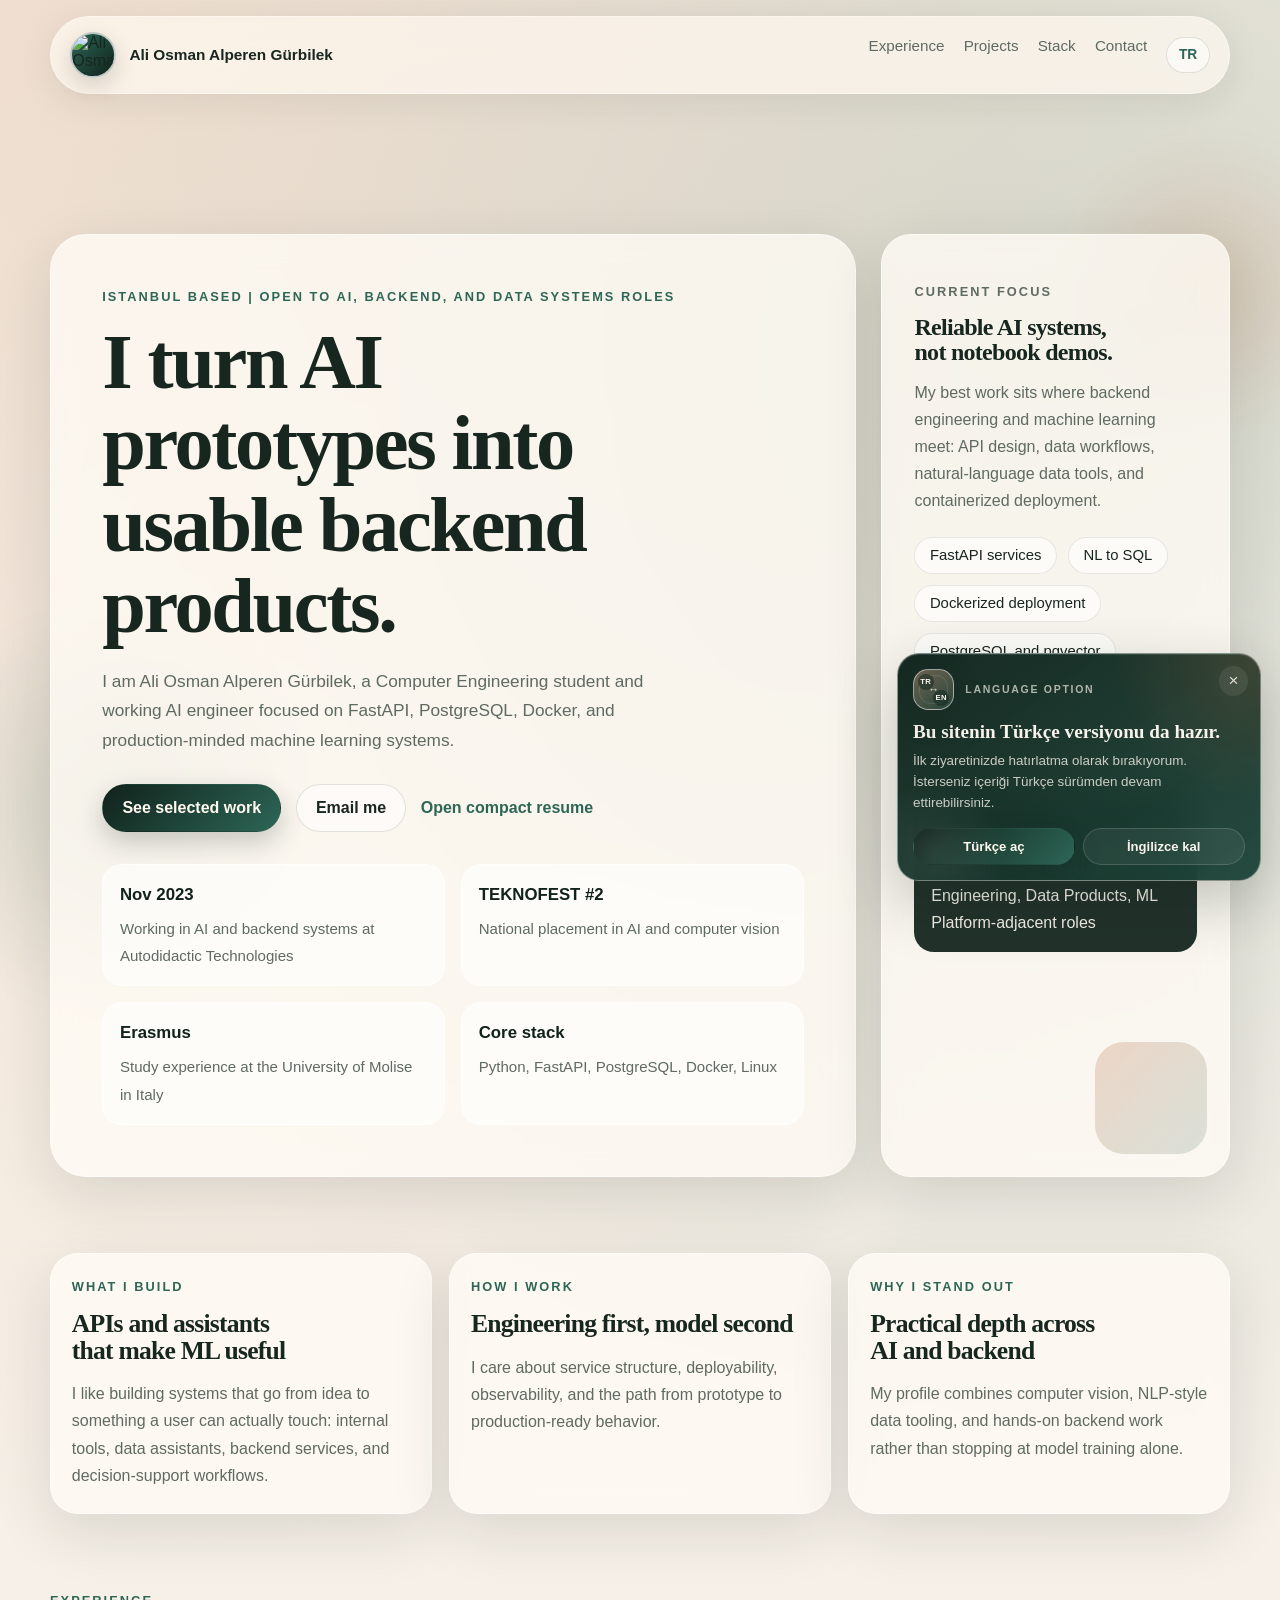
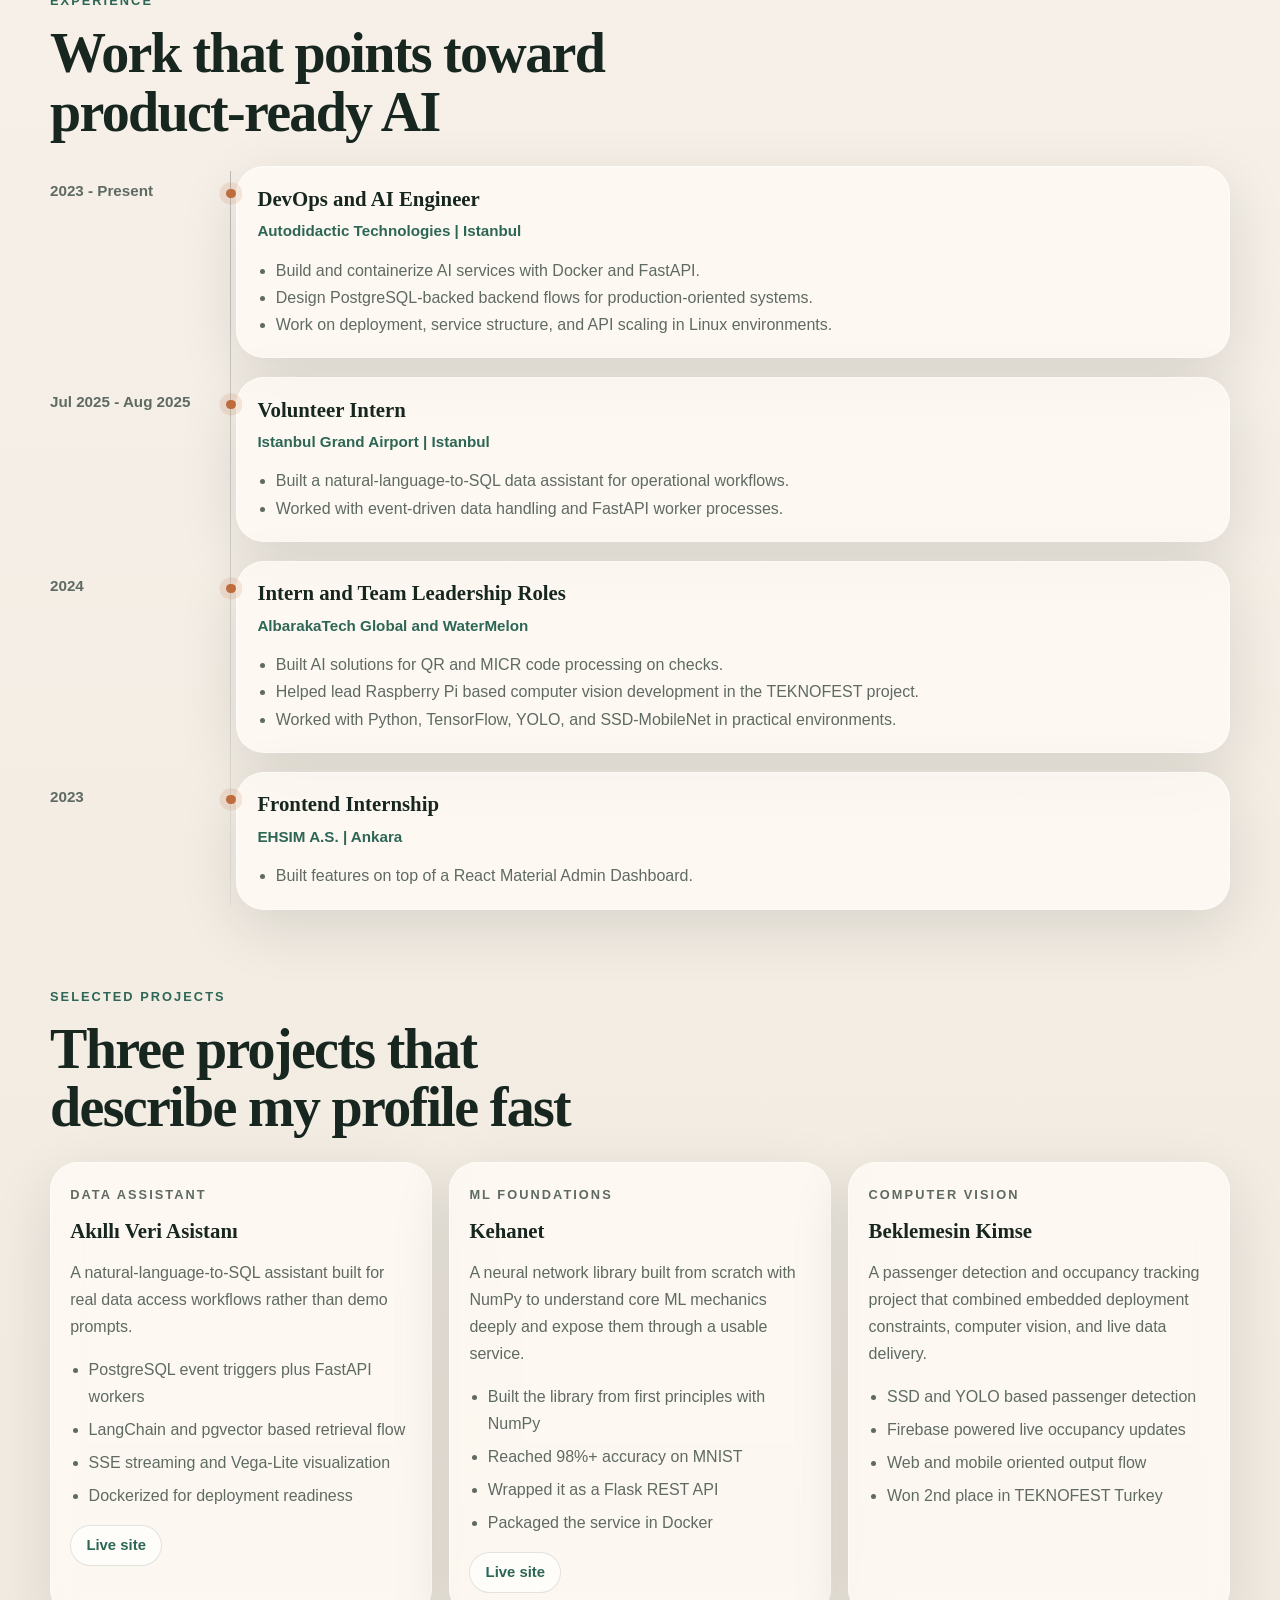
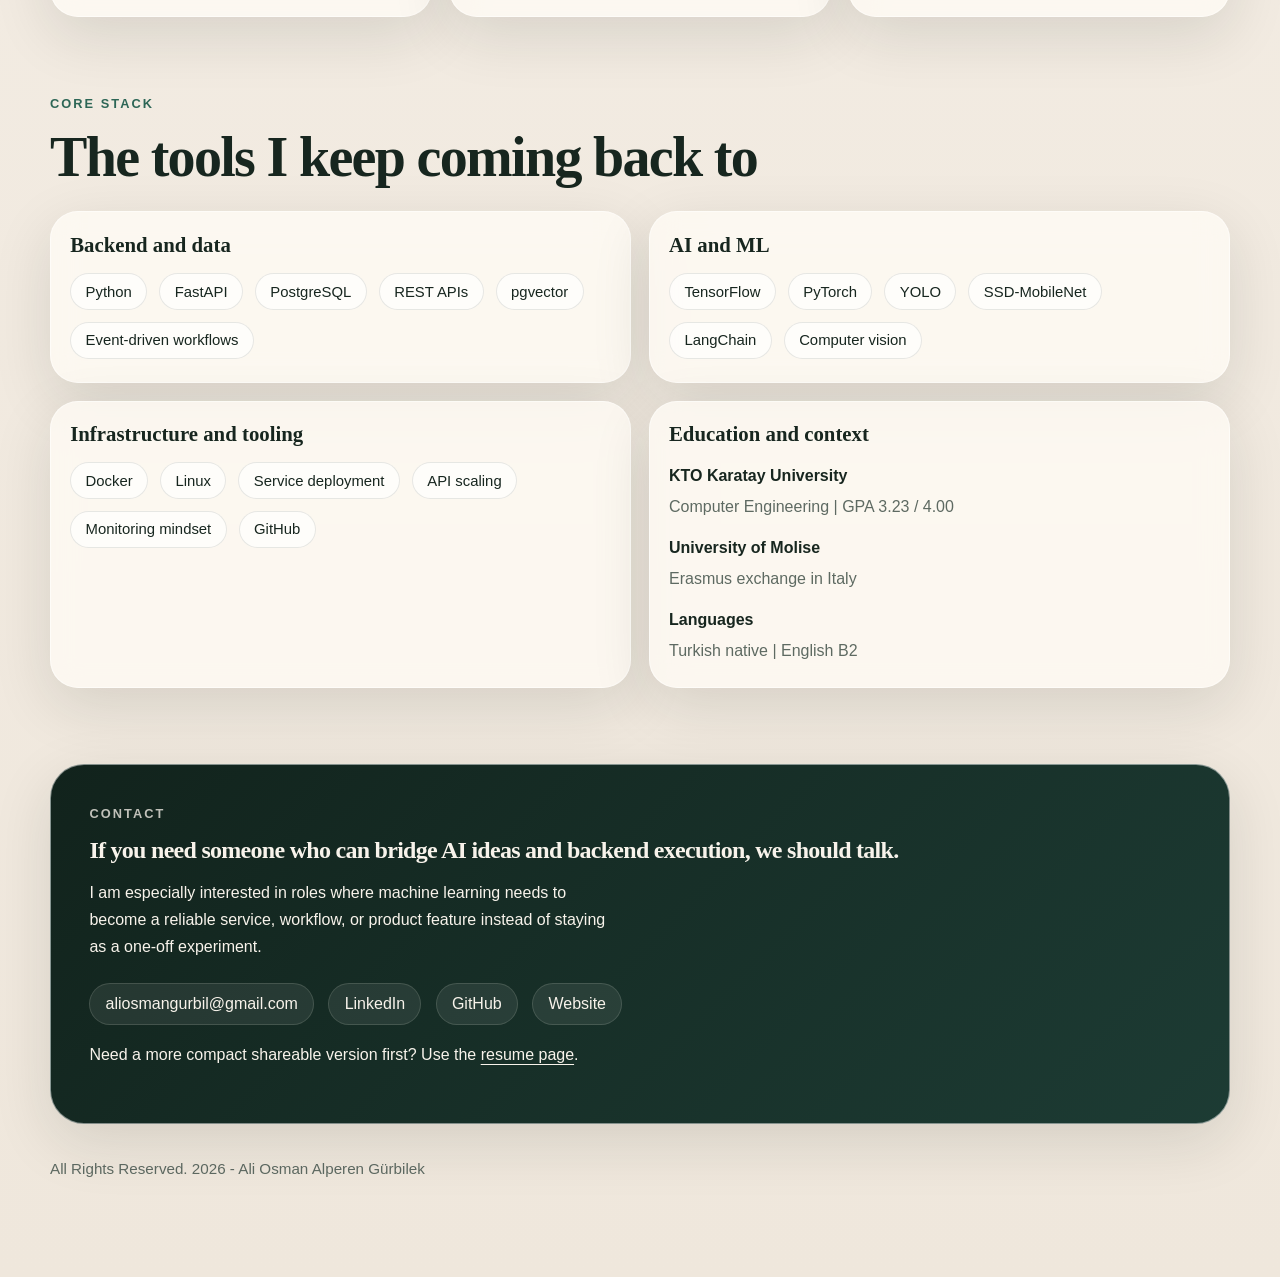
==== commit d80873d4: "Implement language notice feature with event handling and styling updates" ====
--- a/index.html
+++ b/index.html
@@ -21,9 +21,45 @@
     <meta property="og:type" content="website">
     <meta property="og:url" content="https://aliosmangurbilek.online/">
     <link rel="alternate" hreflang="tr" href="index-tr.html">
-    <link rel="stylesheet" href="styles.css?v=10">
+    <link rel="stylesheet" href="styles.css?v=11">
   </head>
   <body>
+    <aside
+      class="language-notice is-visible"
+      id="language-notice"
+      role="dialog"
+      aria-labelledby="language-notice-title"
+      aria-live="polite"
+    >
+      <div class="language-notice-inner">
+        <button class="language-notice-close" type="button" aria-label="Close language reminder">
+          <span aria-hidden="true">&times;</span>
+        </button>
+        <div class="language-notice-head">
+          <div class="language-notice-avatar-wrap" aria-hidden="true">
+            <div class="language-notice-switchmark">
+              <span class="language-notice-switchmark-lang language-notice-switchmark-lang-tr">TR</span>
+              <span class="language-notice-switchmark-arrow">&harr;</span>
+              <span class="language-notice-switchmark-lang language-notice-switchmark-lang-en">EN</span>
+            </div>
+          </div>
+          <p class="language-notice-kicker">Language option</p>
+        </div>
+        <h2 id="language-notice-title">Bu sitenin Türkçe versiyonu da hazır.</h2>
+        <p class="language-notice-copy">
+          İlk ziyaretinizde hatırlatma olarak bırakıyorum. İsterseniz içeriği Türkçe sürümden devam ettirebilirsiniz.
+        </p>
+        <div class="language-notice-actions">
+          <a class="button button-primary language-notice-primary" href="index-tr.html" data-site-language="tr">
+            Türkçe aç
+          </a>
+          <button class="language-notice-secondary" type="button">
+            İngilizce kal
+          </button>
+        </div>
+      </div>
+    </aside>
+
     <div class="page-shell">
       <header class="site-header">
         <a class="brand" href="#top" aria-label="Homepage">
@@ -330,6 +366,6 @@
         <p> All Rights Reserved. 2026 - Ali Osman Alperen Gürbilek</p>
       </footer>
     </div>
-    <script src="app.js?v=10" defer></script>
+    <script src="app.js?v=11" defer></script>
   </body>
 </html>
--- a/styles.css
+++ b/styles.css
@@ -879,21 +879,48 @@
     top: 0.55rem;
     flex-direction: column;
     align-items: flex-start;
-    border-radius: 28px;
+    gap: 0.95rem;
+    padding: 0.85rem 0.9rem 0.95rem;
+    border-radius: 26px;
   }
 
   .brand {
     width: 100%;
+    gap: 0.72rem;
   }
 
   .brand-text {
     white-space: normal;
+    font-size: 0.9rem;
   }
 
   .site-nav {
     width: 100%;
-    justify-content: flex-start;
-    gap: 0.9rem 1rem;
+    display: grid;
+    grid-template-columns: repeat(2, minmax(0, 1fr));
+    gap: 0.55rem;
+  }
+
+  .site-nav a {
+    display: inline-flex;
+    align-items: center;
+    justify-content: center;
+    min-height: 2.45rem;
+    padding: 0.58rem 0.75rem;
+    border: 1px solid rgba(23, 38, 31, 0.1);
+    border-radius: 999px;
+    background: rgba(255, 255, 255, 0.42);
+    text-align: center;
+  }
+
+  .site-nav a::after {
+    display: none;
+  }
+
+  .site-nav a.lang-pill {
+    justify-self: start;
+    min-width: 3rem;
+    padding-inline: 0.95rem;
   }
 
   .hero {
@@ -914,15 +941,27 @@
   }
 
   .language-notice {
+    left: 0.5rem;
     right: 0.5rem;
-    bottom: 0.5rem;
-    width: min(calc(100% - 1rem), 22.75rem);
+    bottom: max(0.65rem, env(safe-area-inset-bottom));
+    width: auto;
+    z-index: 90;
   }
 
   .language-notice-inner {
     border-radius: 22px;
   }
 
+}
+
+@media (max-width: 430px) {
+  .site-nav {
+    grid-template-columns: 1fr;
+  }
+
+  .site-nav a.lang-pill {
+    justify-self: stretch;
+  }
 }
 
 @media (prefers-reduced-motion: reduce) {
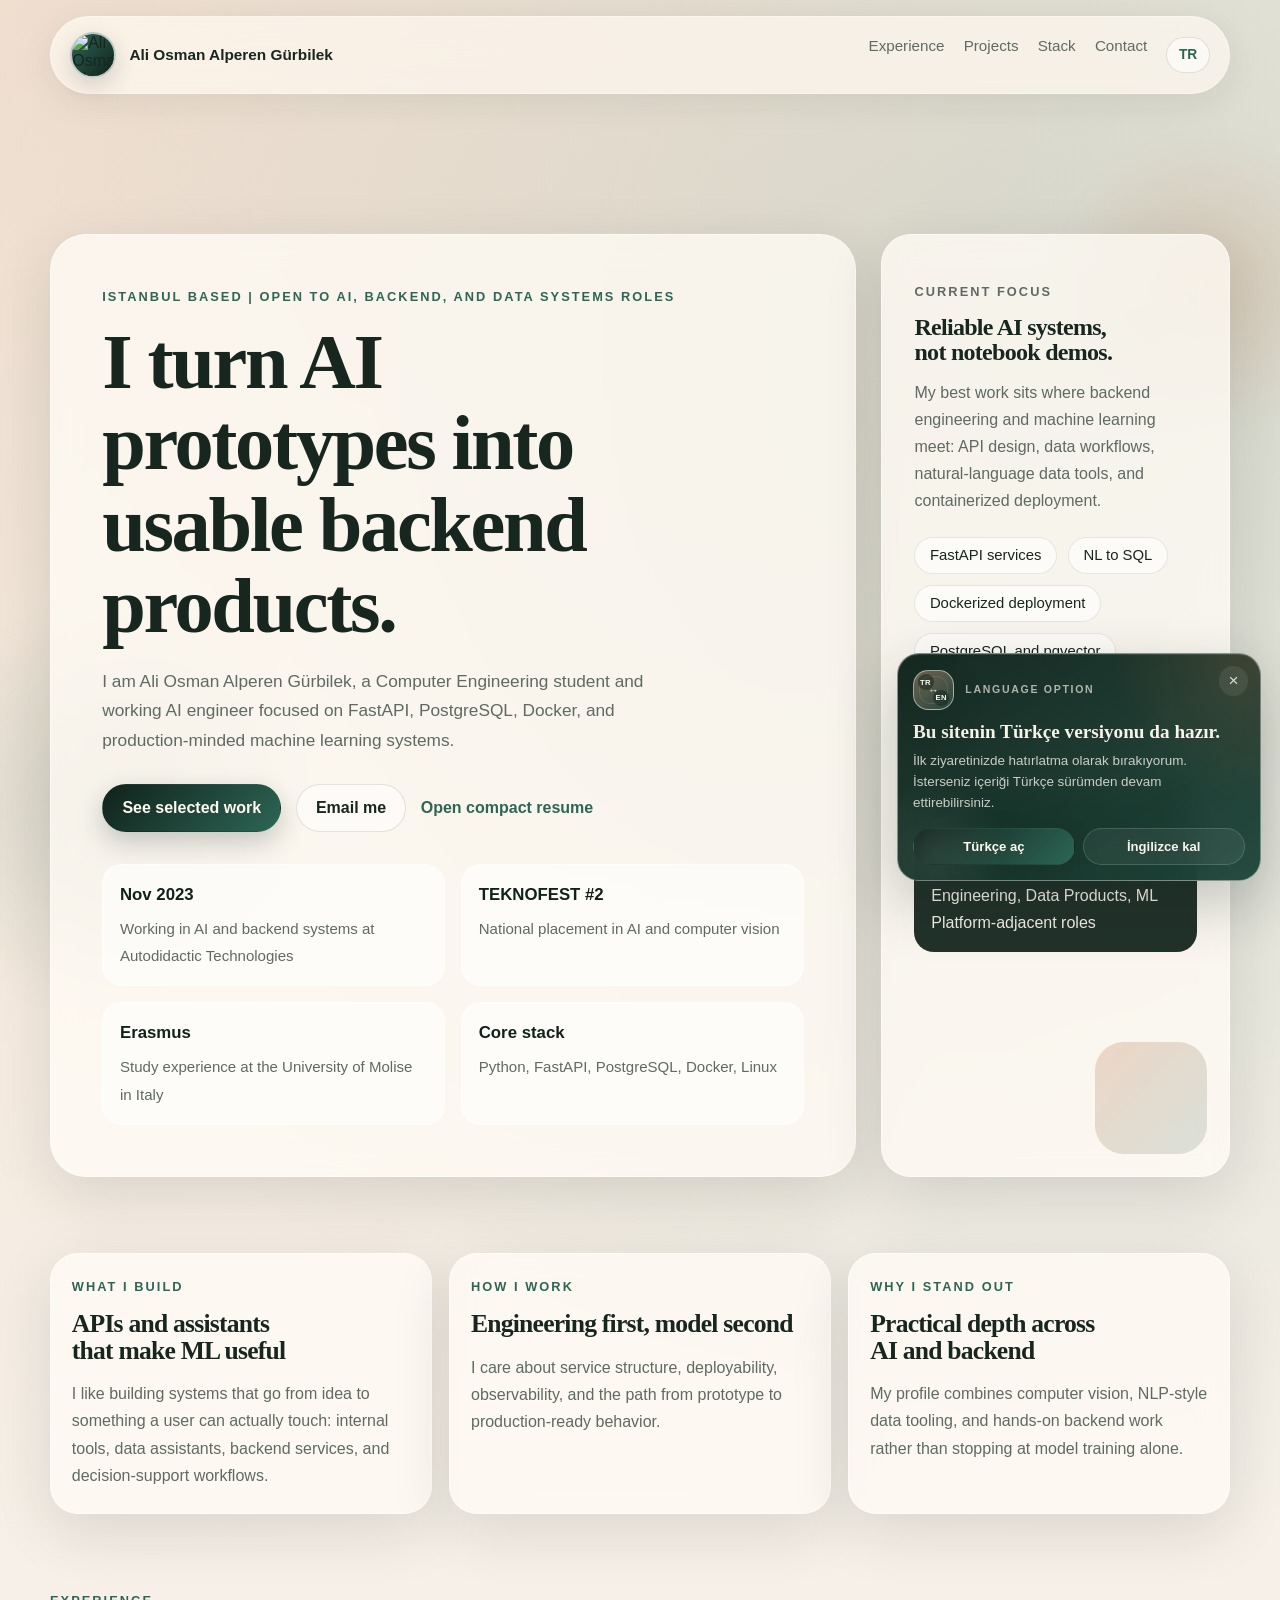
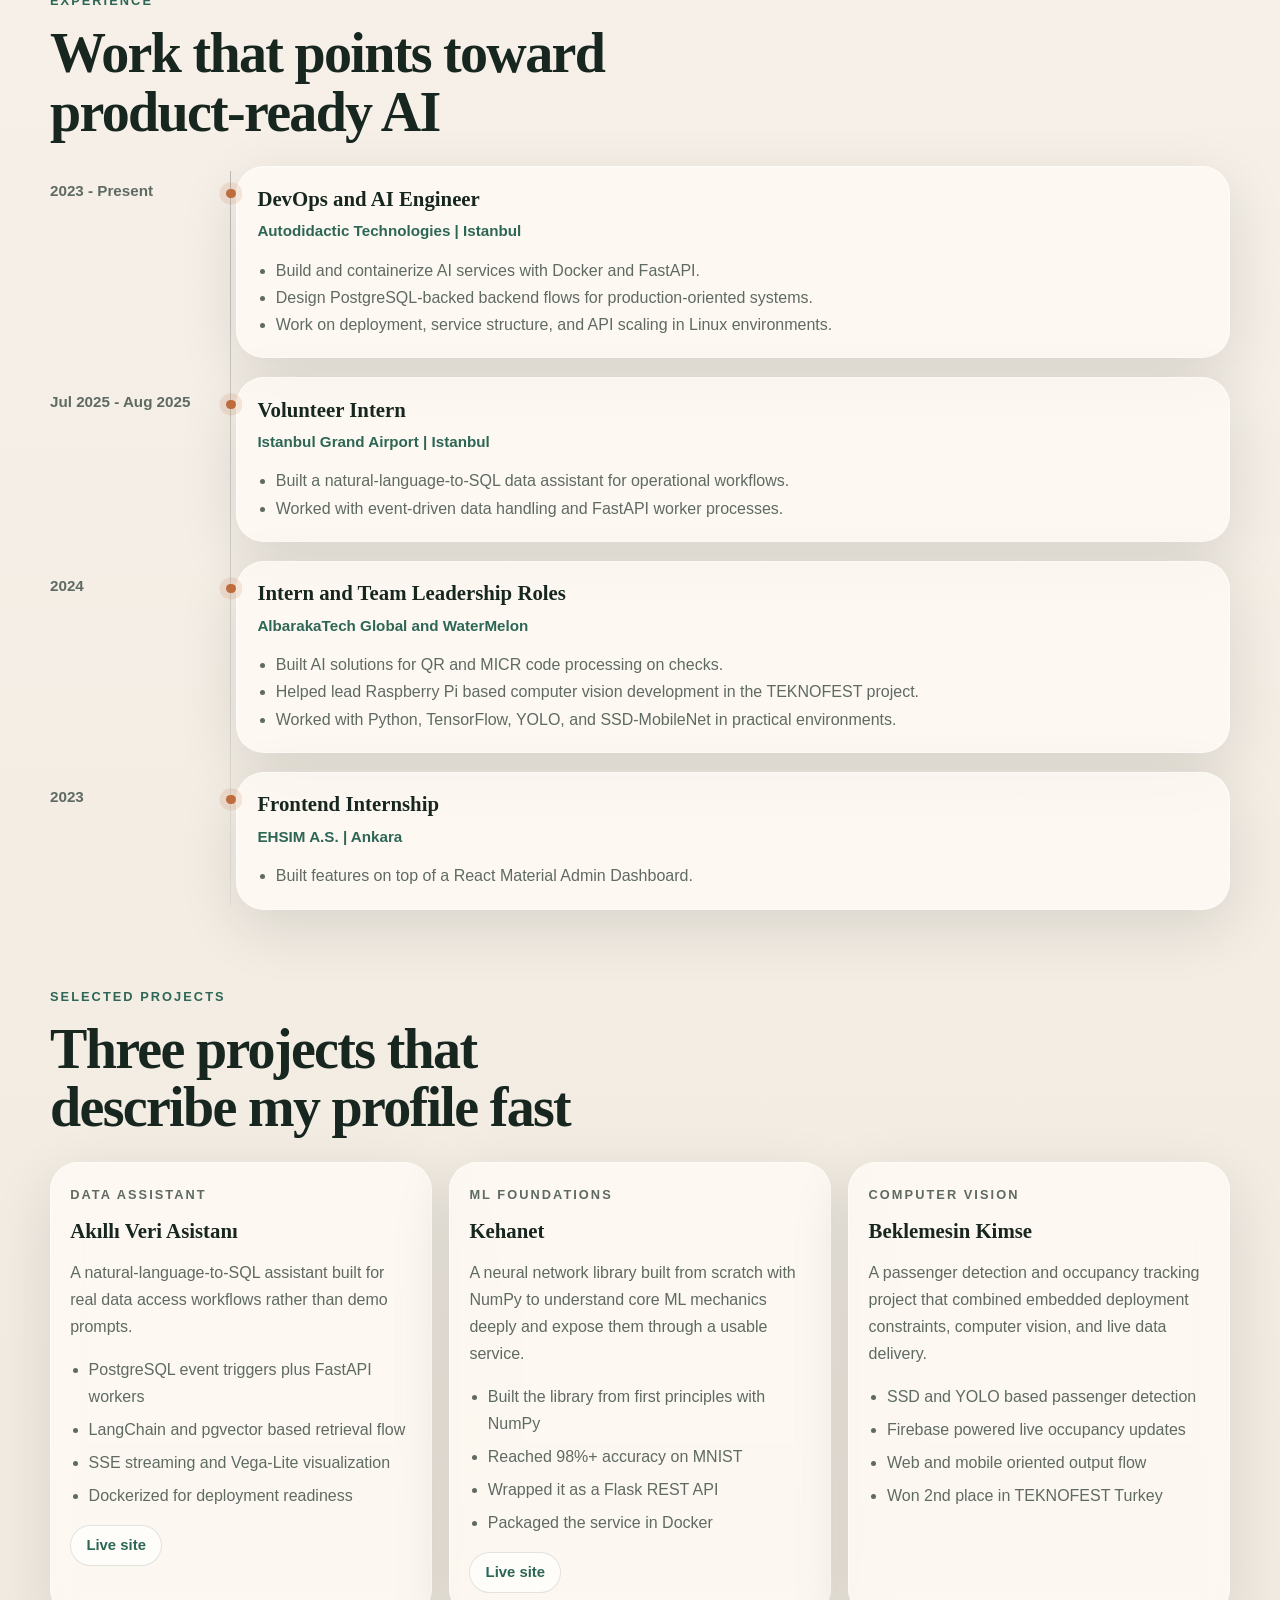
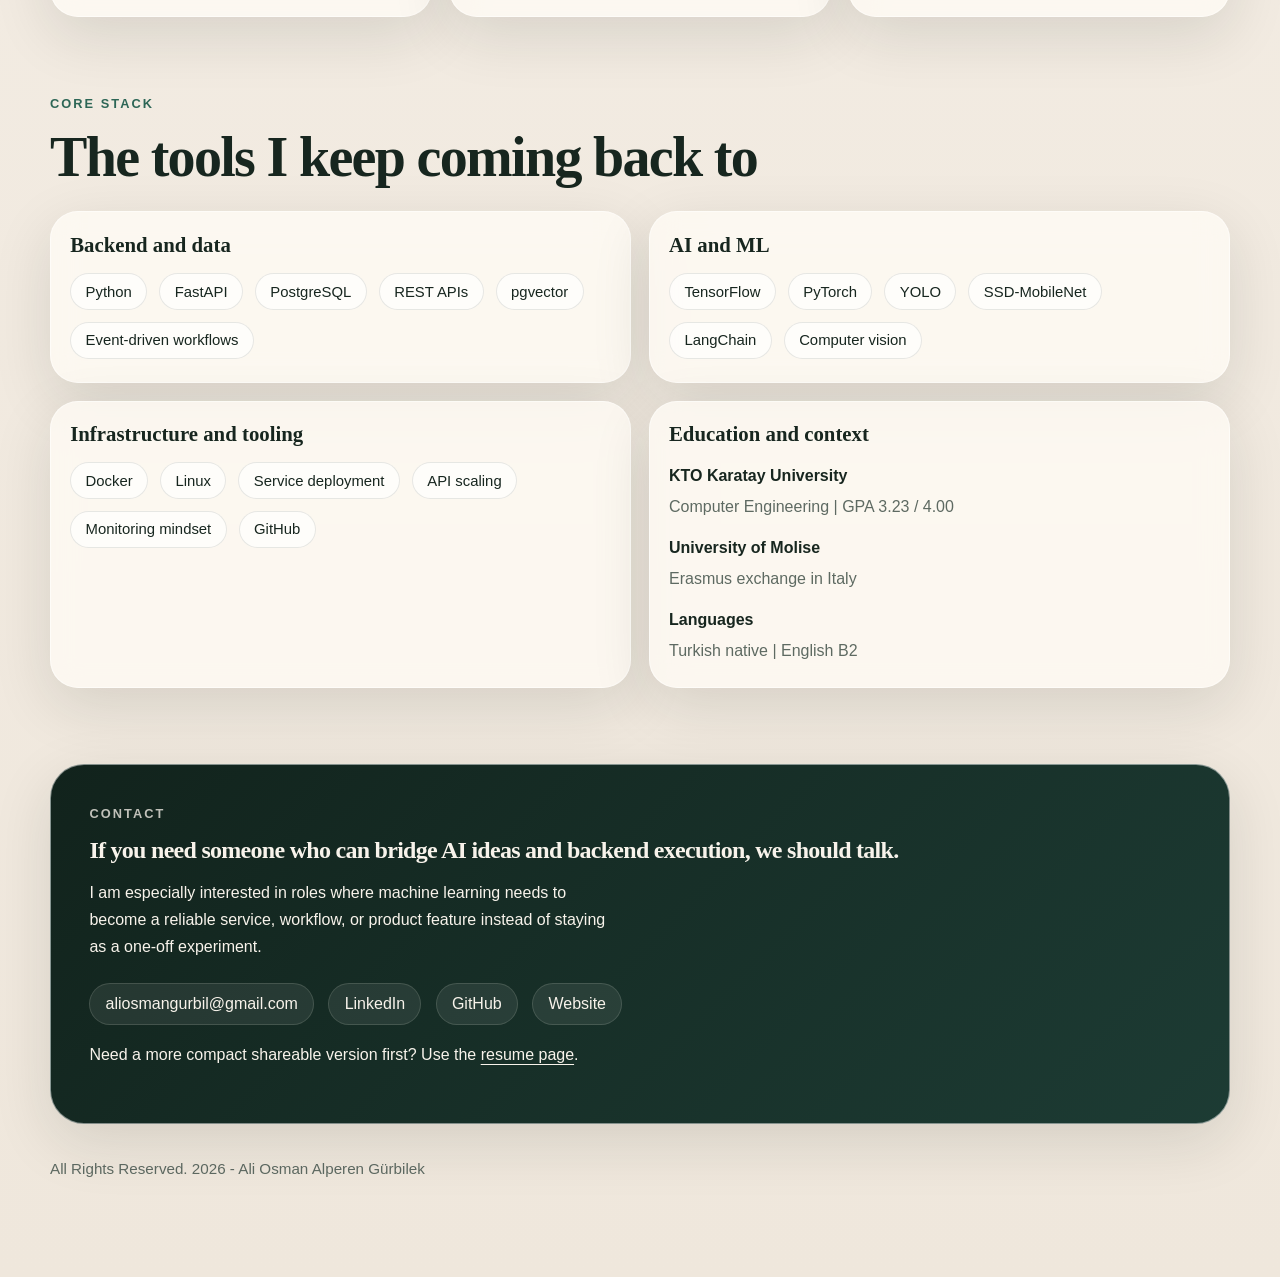
==== commit a5db0a2e: "Refactor language notice functionality and update stylesheet version" ====
--- a/index.html
+++ b/index.html
@@ -21,7 +21,7 @@
     <meta property="og:type" content="website">
     <meta property="og:url" content="https://aliosmangurbilek.online/">
     <link rel="alternate" hreflang="tr" href="index-tr.html">
-    <link rel="stylesheet" href="styles.css?v=11">
+    <link rel="stylesheet" href="styles.css?v=13">
   </head>
   <body>
     <aside
@@ -50,7 +50,7 @@
           İlk ziyaretinizde hatırlatma olarak bırakıyorum. İsterseniz içeriği Türkçe sürümden devam ettirebilirsiniz.
         </p>
         <div class="language-notice-actions">
-          <a class="button button-primary language-notice-primary" href="index-tr.html" data-site-language="tr">
+          <a class="button button-primary language-notice-primary" href="index-tr.html">
             Türkçe aç
           </a>
           <button class="language-notice-secondary" type="button">
@@ -77,7 +77,7 @@
           <a href="#projects">Projects</a>
           <a href="#stack">Stack</a>
           <a href="#contact">Contact</a>
-          <a class="lang-pill" href="index-tr.html" lang="tr" data-site-language="tr">TR</a>
+          <a class="lang-pill" href="index-tr.html" lang="tr">TR</a>
         </nav>
       </header>
 
@@ -366,6 +366,6 @@
         <p> All Rights Reserved. 2026 - Ali Osman Alperen Gürbilek</p>
       </footer>
     </div>
-    <script src="app.js?v=11" defer></script>
+    <script src="app.js?v=13" defer></script>
   </body>
 </html>
--- a/styles.css
+++ b/styles.css
@@ -879,8 +879,8 @@
     top: 0.55rem;
     flex-direction: column;
     align-items: flex-start;
-    gap: 0.95rem;
-    padding: 0.85rem 0.9rem 0.95rem;
+    gap: 0.72rem;
+    padding: 0.78rem 0.82rem 0.84rem;
     border-radius: 26px;
   }
 
@@ -896,21 +896,33 @@
 
   .site-nav {
     width: 100%;
-    display: grid;
-    grid-template-columns: repeat(2, minmax(0, 1fr));
-    gap: 0.55rem;
+    display: flex;
+    flex-wrap: nowrap;
+    justify-content: flex-start;
+    gap: 0.5rem;
+    overflow-x: auto;
+    overscroll-behavior-x: contain;
+    -webkit-overflow-scrolling: touch;
+    padding-bottom: 0.12rem;
+    scrollbar-width: none;
+  }
+
+  .site-nav::-webkit-scrollbar {
+    display: none;
   }
 
   .site-nav a {
     display: inline-flex;
     align-items: center;
     justify-content: center;
-    min-height: 2.45rem;
-    padding: 0.58rem 0.75rem;
+    flex: 0 0 auto;
+    min-height: 2.2rem;
+    padding: 0.48rem 0.78rem;
     border: 1px solid rgba(23, 38, 31, 0.1);
     border-radius: 999px;
     background: rgba(255, 255, 255, 0.42);
     text-align: center;
+    white-space: nowrap;
   }
 
   .site-nav a::after {
@@ -918,9 +930,8 @@
   }
 
   .site-nav a.lang-pill {
-    justify-self: start;
-    min-width: 3rem;
-    padding-inline: 0.95rem;
+    min-width: 2.8rem;
+    padding-inline: 0.82rem;
   }
 
   .hero {
@@ -954,16 +965,6 @@
 
 }
 
-@media (max-width: 430px) {
-  .site-nav {
-    grid-template-columns: 1fr;
-  }
-
-  .site-nav a.lang-pill {
-    justify-self: stretch;
-  }
-}
-
 @media (prefers-reduced-motion: reduce) {
   html {
     scroll-behavior: auto;
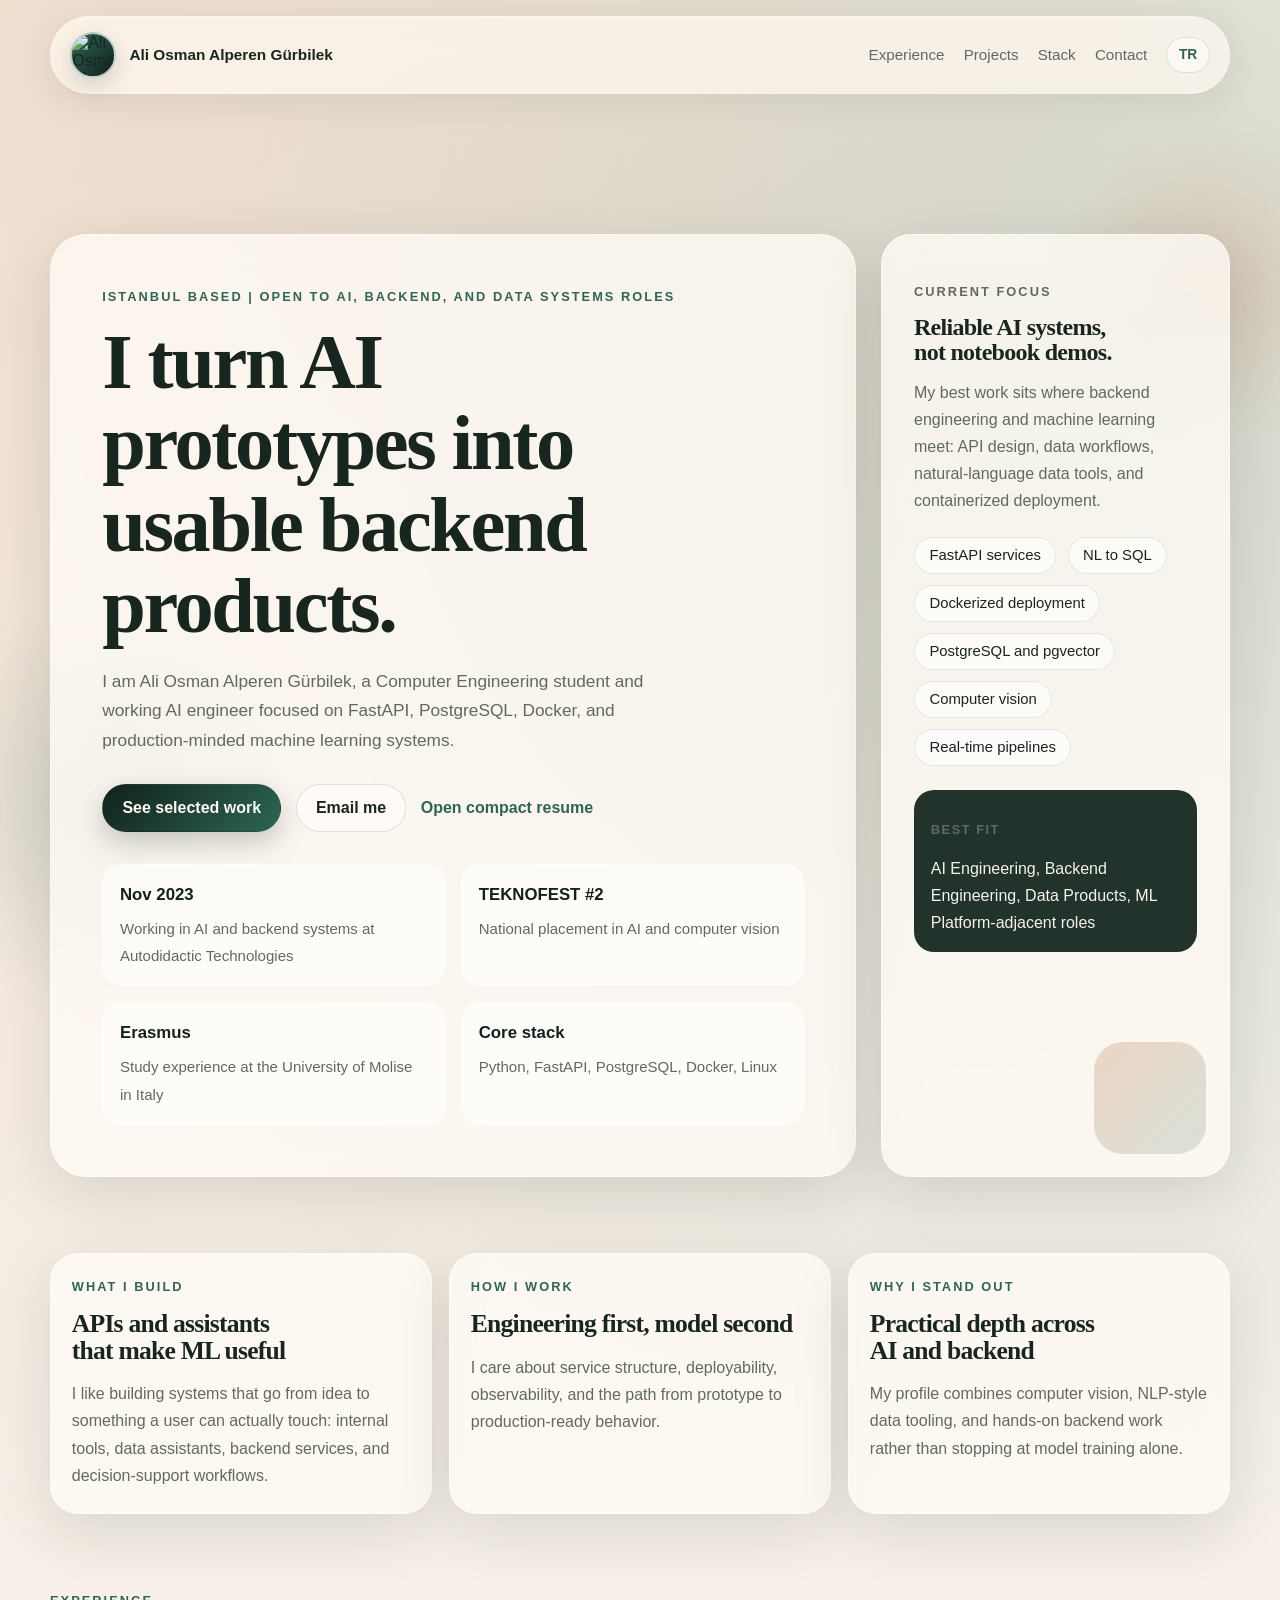
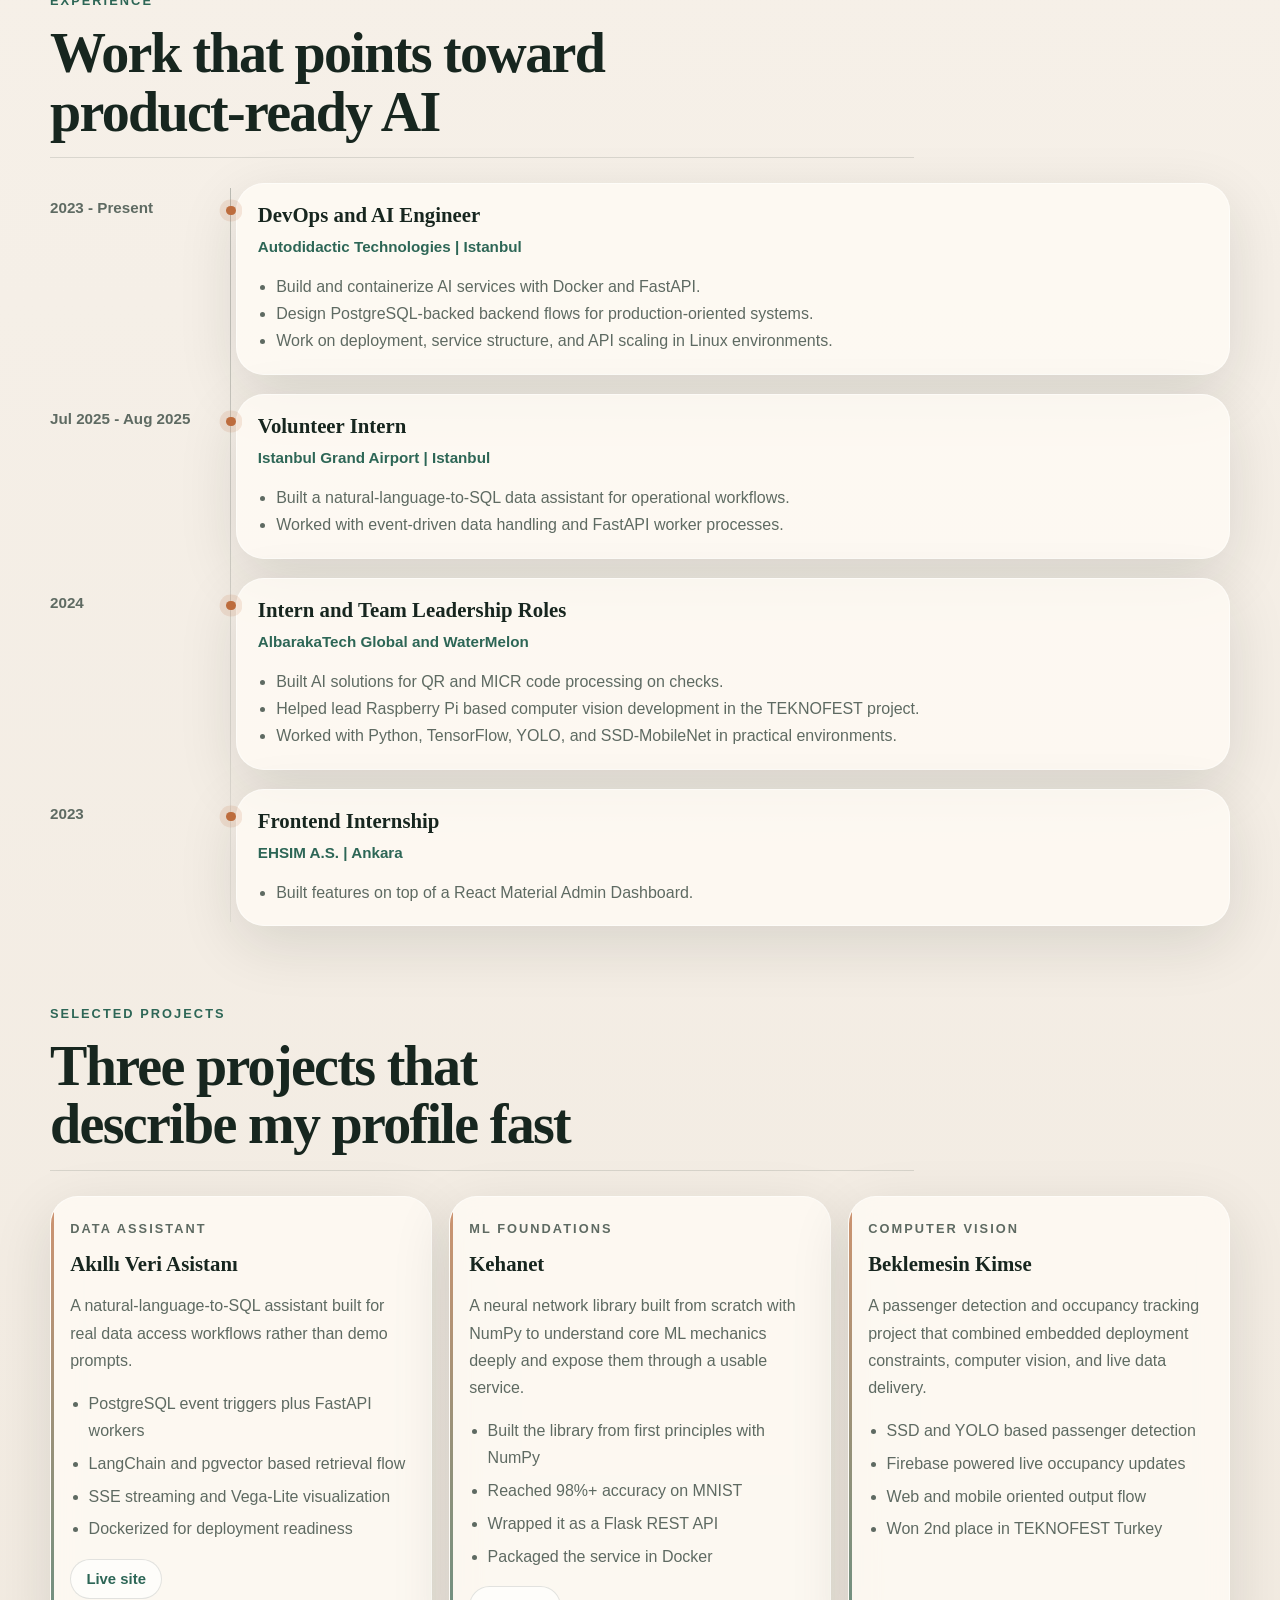
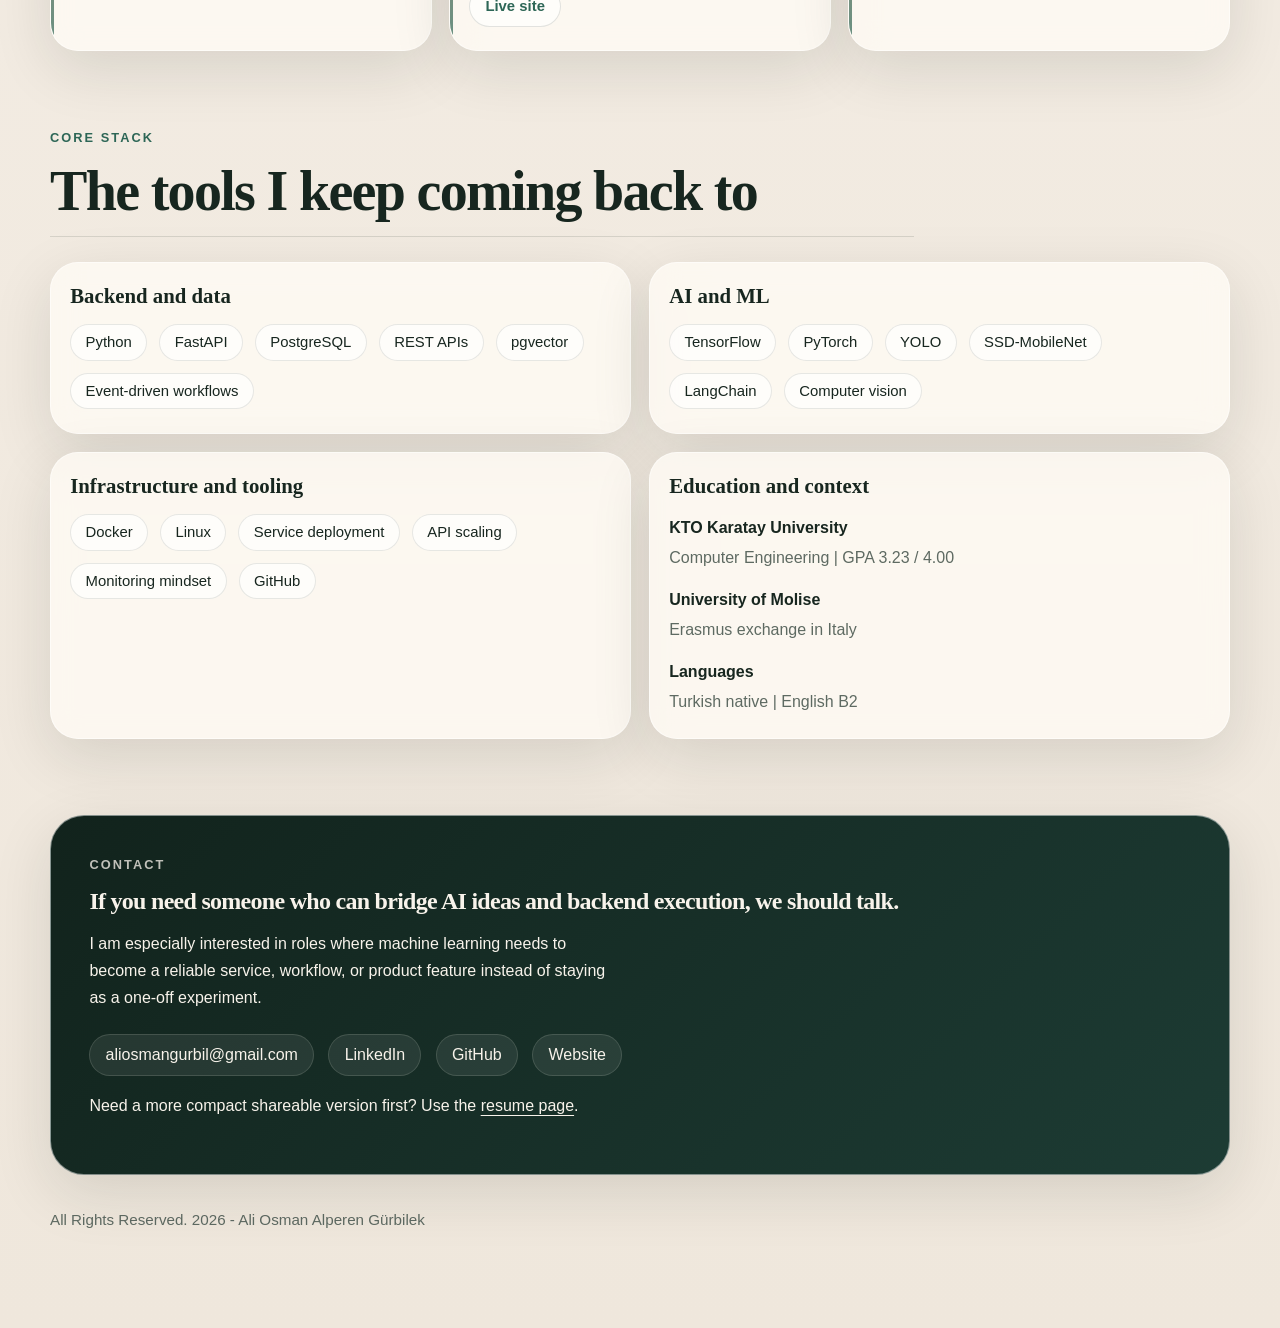
==== commit 3d7c82d7: "feat: enhance logging and visitor analysis for nginx - Added a custom JSON log format in nginx confi" ====
--- a/index.html
+++ b/index.html
@@ -21,45 +21,9 @@
     <meta property="og:type" content="website">
     <meta property="og:url" content="https://aliosmangurbilek.online/">
     <link rel="alternate" hreflang="tr" href="index-tr.html">
-    <link rel="stylesheet" href="styles.css?v=13">
+    <link rel="stylesheet" href="styles.css?v=15">
   </head>
   <body>
-    <aside
-      class="language-notice is-visible"
-      id="language-notice"
-      role="dialog"
-      aria-labelledby="language-notice-title"
-      aria-live="polite"
-    >
-      <div class="language-notice-inner">
-        <button class="language-notice-close" type="button" aria-label="Close language reminder">
-          <span aria-hidden="true">&times;</span>
-        </button>
-        <div class="language-notice-head">
-          <div class="language-notice-avatar-wrap" aria-hidden="true">
-            <div class="language-notice-switchmark">
-              <span class="language-notice-switchmark-lang language-notice-switchmark-lang-tr">TR</span>
-              <span class="language-notice-switchmark-arrow">&harr;</span>
-              <span class="language-notice-switchmark-lang language-notice-switchmark-lang-en">EN</span>
-            </div>
-          </div>
-          <p class="language-notice-kicker">Language option</p>
-        </div>
-        <h2 id="language-notice-title">Bu sitenin Türkçe versiyonu da hazır.</h2>
-        <p class="language-notice-copy">
-          İlk ziyaretinizde hatırlatma olarak bırakıyorum. İsterseniz içeriği Türkçe sürümden devam ettirebilirsiniz.
-        </p>
-        <div class="language-notice-actions">
-          <a class="button button-primary language-notice-primary" href="index-tr.html">
-            Türkçe aç
-          </a>
-          <button class="language-notice-secondary" type="button">
-            İngilizce kal
-          </button>
-        </div>
-      </div>
-    </aside>
-
     <div class="page-shell">
       <header class="site-header">
         <a class="brand" href="#top" aria-label="Homepage">
@@ -366,6 +330,6 @@
         <p> All Rights Reserved. 2026 - Ali Osman Alperen Gürbilek</p>
       </footer>
     </div>
-    <script src="app.js?v=13" defer></script>
+    <script src="app.js?v=15" defer></script>
   </body>
 </html>
--- a/styles.css
+++ b/styles.css
@@ -1,19 +1,44 @@
 :root {
-  --bg: #f7f1e8;
-  --bg-deep: #10221b;
+  /* DESIGN.md — Warm Systems Portfolio tokens */
+  --color-primary: #10221b;
+  --color-on-primary: #fff9f0;
+  --color-secondary: #2d6656;
+  --color-accent: #bd6c3d;
+  --color-background: #f7f1e8;
+  --color-surface: #fffaf4;
+  --color-text: #17261f;
+  --color-muted: #5e6a62;
+  --color-border: rgba(23, 38, 31, 0.12);
+
+  --space-xs: 0.25rem;
+  --space-sm: 0.5rem;
+  --space-md: 1rem;
+  --space-lg: 1.5rem;
+  --space-xl: 2rem;
+  --space-2xl: 4rem;
+
+  --design-radius-sm: 14px;
+  --design-radius-md: 20px;
+  --design-radius-lg: 28px;
+  --radius-pill: 999px;
+
+  /* Compatibility aliases for the existing components. */
+  --bg: var(--color-background);
+  --bg-deep: var(--color-primary);
   --surface: rgba(255, 251, 245, 0.78);
-  --surface-strong: #fffaf4;
+  --surface-strong: var(--color-surface);
   --surface-dark: rgba(16, 34, 27, 0.92);
-  --text: #17261f;
-  --muted: #5e6a62;
-  --line: rgba(23, 38, 31, 0.12);
-  --accent: #bd6c3d;
+  --text: var(--color-text);
+  --muted: var(--color-muted);
+  --line: var(--color-border);
+  --accent: var(--color-accent);
   --accent-soft: rgba(189, 108, 61, 0.12);
-  --accent-alt: #2d6656;
+  --accent-alt: var(--color-secondary);
   --shadow: 0 18px 60px rgba(21, 30, 25, 0.12);
-  --radius-xl: 28px;
-  --radius-lg: 20px;
-  --radius-md: 14px;
+  --shadow-hover: 0 24px 70px rgba(21, 30, 25, 0.16);
+  --radius-xl: var(--design-radius-lg);
+  --radius-lg: var(--design-radius-md);
+  --radius-md: var(--design-radius-sm);
   --max-width: 1180px;
   --body-font: "Trebuchet MS", "Gill Sans", "Avenir Next", sans-serif;
   --display-font: "Iowan Old Style", "Palatino Linotype", "Book Antiqua", Georgia, serif;
@@ -21,6 +46,11 @@
 
 * {
   box-sizing: border-box;
+}
+
+*:focus-visible {
+  outline: 3px solid rgba(189, 108, 61, 0.48);
+  outline-offset: 3px;
 }
 
 html {
@@ -282,7 +312,7 @@
   margin-top: 1rem;
   padding: 0.95rem 1.2rem;
   border: 1px solid rgba(255, 255, 255, 0.35);
-  border-radius: 999px;
+  border-radius: var(--radius-pill);
   background: rgba(255, 248, 240, 0.72);
   backdrop-filter: blur(20px);
   box-shadow: 0 8px 34px rgba(20, 33, 26, 0.08);
@@ -316,6 +346,7 @@
 
 .site-nav {
   display: inline-flex;
+  align-items: center;
   flex-wrap: wrap;
   justify-content: flex-end;
   gap: 1.2rem;
@@ -325,6 +356,12 @@
 
 .site-nav a {
   position: relative;
+  display: inline-flex;
+  align-items: center;
+  justify-content: center;
+  min-height: 2.2rem;
+  padding-block: 0.38rem;
+  line-height: 1;
 }
 
 .site-nav a::after {
@@ -350,13 +387,9 @@
 }
 
 .lang-pill {
-  display: inline-flex;
-  align-items: center;
-  justify-content: center;
-  min-height: 2.2rem;
-  padding: 0.38rem 0.72rem;
+  padding-inline: 0.72rem;
   border: 1px solid rgba(23, 38, 31, 0.12);
-  border-radius: 999px;
+  border-radius: var(--radius-pill);
   background: rgba(255, 255, 255, 0.58);
   color: var(--accent-alt);
   font-size: 0.86rem;
@@ -387,6 +420,56 @@
   background: var(--surface);
   backdrop-filter: blur(14px);
   box-shadow: var(--shadow);
+  transition:
+    border-color 180ms ease,
+    box-shadow 180ms ease,
+    transform 180ms ease;
+}
+
+.spatial-card {
+  --tilt-x: 0deg;
+  --tilt-y: 0deg;
+  --glare-x: 50%;
+  --glare-y: 50%;
+  position: relative;
+  isolation: isolate;
+  transform: perspective(1100px) rotateX(var(--tilt-x)) rotateY(var(--tilt-y));
+  transform-style: preserve-3d;
+  will-change: transform;
+}
+
+.spatial-card::after {
+  content: "";
+  position: absolute;
+  z-index: 0;
+  inset: 0;
+  border-radius: inherit;
+  background: radial-gradient(
+    circle at var(--glare-x) var(--glare-y),
+    rgba(255, 255, 255, 0.38),
+    rgba(255, 255, 255, 0.08) 26%,
+    transparent 54%
+  );
+  opacity: 0;
+  pointer-events: none;
+  transition: opacity 180ms ease;
+}
+
+.spatial-card.is-tilting::after {
+  opacity: 1;
+}
+
+.spatial-card > * {
+  position: relative;
+  z-index: 1;
+  transform: translateZ(12px);
+}
+
+.summary-card:hover,
+.project-card:hover,
+.stack-card:hover {
+  border-color: rgba(189, 108, 61, 0.24);
+  box-shadow: var(--shadow-hover);
 }
 
 .hero-copy {
@@ -445,7 +528,7 @@
   max-width: 100%;
   min-height: 3rem;
   padding: 0.85rem 1.2rem;
-  border-radius: 999px;
+  border-radius: var(--radius-pill);
   border: 1px solid transparent;
   font-weight: 700;
   transition:
@@ -461,7 +544,7 @@
 
 .button-primary {
   background: linear-gradient(135deg, var(--bg-deep), var(--accent-alt));
-  color: #fff9f0;
+  color: var(--color-on-primary);
   box-shadow: 0 10px 26px rgba(16, 34, 27, 0.22);
 }
 
@@ -554,7 +637,7 @@
   min-height: 2.3rem;
   padding: 0.55rem 0.9rem;
   border: 1px solid rgba(23, 38, 31, 0.1);
-  border-radius: 999px;
+  border-radius: var(--radius-pill);
   background: rgba(255, 255, 255, 0.62);
   font-size: 0.93rem;
   color: var(--text);
@@ -607,6 +690,8 @@
 .section-heading {
   max-width: 54rem;
   margin-bottom: 1.6rem;
+  padding-bottom: var(--space-md);
+  border-bottom: 1px solid var(--line);
 }
 
 .section-heading h2 {
@@ -692,9 +777,20 @@
 }
 
 .project-card {
+  position: relative;
+  overflow: hidden;
   min-height: 100%;
   padding: 1.3rem 1.2rem 1.45rem;
   border-radius: var(--radius-xl);
+}
+
+.project-card::before {
+  content: "";
+  position: absolute;
+  inset: 0 auto 0 0;
+  width: 3px;
+  background: linear-gradient(180deg, var(--accent), var(--accent-alt));
+  opacity: 0.72;
 }
 
 .project-card p {
@@ -730,7 +826,7 @@
   min-height: 2.55rem;
   padding: 0.65rem 0.95rem;
   border: 1px solid rgba(23, 38, 31, 0.12);
-  border-radius: 999px;
+  border-radius: var(--radius-pill);
   background: rgba(255, 255, 255, 0.66);
   color: var(--accent-alt);
   font-size: 0.93rem;
@@ -818,7 +914,7 @@
   max-width: 100%;
   padding: 0.7rem 0.95rem;
   border: 1px solid rgba(248, 243, 235, 0.14);
-  border-radius: 999px;
+  border-radius: var(--radius-pill);
   background: rgba(255, 255, 255, 0.08);
   overflow-wrap: anywhere;
 }
@@ -899,6 +995,7 @@
     display: flex;
     flex-wrap: nowrap;
     justify-content: flex-start;
+    align-items: center;
     gap: 0.5rem;
     overflow-x: auto;
     overscroll-behavior-x: contain;
@@ -977,8 +1074,30 @@
   }
 
   .button,
-  .site-nav a::after {
+  .site-nav a::after,
+  .hero-copy,
+  .focus-panel,
+  .summary-card,
+  .timeline-card,
+  .project-card,
+  .stack-card,
+  .contact-card {
     transition: none;
+  }
+
+  .summary-card:hover,
+  .project-card:hover,
+  .stack-card:hover {
+    transform: none;
+  }
+
+  .spatial-card,
+  .spatial-card > * {
+    transform: none;
+  }
+
+  .spatial-card::after {
+    display: none;
   }
 
   .language-notice {
